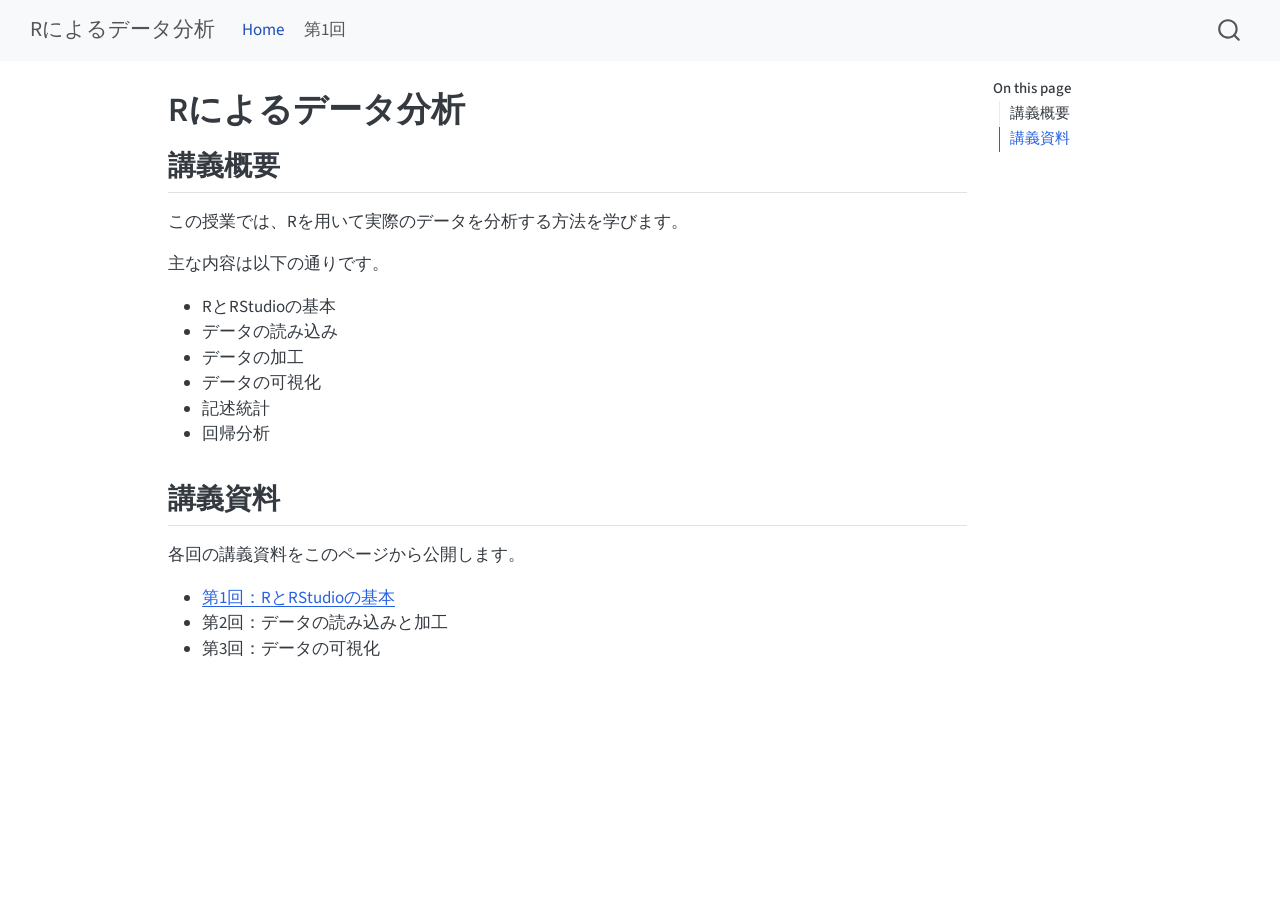
==== docs/index.html @ 69c606d4 "Publish site with GitHub Pages" ====
<!DOCTYPE html>
<html xmlns="http://www.w3.org/1999/xhtml" lang="en" xml:lang="en"><head>

<meta charset="utf-8">
<meta name="generator" content="quarto-1.10.18">

<meta name="viewport" content="width=device-width, initial-scale=1.0, user-scalable=yes">


<title>Rによるデータ分析</title>
<style>
/* Default styles provided by pandoc.
** See https://pandoc.org/MANUAL.html#variables-for-html for config info.
*/
span.smallcaps{font-variant: small-caps;}
div.columns{display: flex; gap: 1.5em;}
div.column{flex: auto;}
@media screen {
div.columns{gap: min(4vw, 1.5em);}
div.column{overflow-x: auto;}
}
div.hanging-indent{margin-left: 1.5em; text-indent: -1.5em;}
ul.task-list{list-style: none;}
ul.task-list li input[type="checkbox"] {
  width: 0.8em;
  margin: 0 0.8em 0.2em -1em; /* quarto-specific, see https://github.com/quarto-dev/quarto-cli/issues/4556 */ 
  vertical-align: middle;
}
</style>


<script src="site_libs/quarto-nav/quarto-nav.js"></script>
<script src="site_libs/quarto-nav/headroom.min.js"></script>
<script src="site_libs/clipboard/clipboard.min.js"></script>
<script src="site_libs/quarto-search/autocomplete.umd.js"></script>
<script src="site_libs/quarto-search/fuse.min.js"></script>
<script src="site_libs/quarto-search/quarto-search.js"></script>
<meta name="quarto:offset" content="./">
<script src="site_libs/quarto-html/quarto.js" type="module"></script>
<script src="site_libs/quarto-html/tabsets/tabsets.js" type="module"></script>
<script src="site_libs/quarto-html/popper.min.js"></script>
<script src="site_libs/quarto-html/tippy.umd.min.js"></script>
<script src="site_libs/quarto-html/anchor.min.js"></script>
<link href="site_libs/quarto-html/tippy.css" rel="stylesheet">
<link href="site_libs/quarto-html/quarto-syntax-highlighting-64a204ab8560d761af7679ceaba22944.css" rel="stylesheet" id="quarto-text-highlighting-styles">
<script src="site_libs/bootstrap/bootstrap.min.js"></script>
<link href="site_libs/bootstrap/bootstrap-icons.css" rel="stylesheet">
<link href="site_libs/bootstrap/bootstrap-445b8638c3d06994fee0907d791121c4.min.css" rel="stylesheet" append-hash="true" id="quarto-bootstrap" data-mode="light">
<script id="quarto-search-options" type="application/json">{
  "location": "navbar",
  "copy-button": false,
  "collapse-after": 3,
  "panel-placement": "end",
  "type": "overlay",
  "limit": 50,
  "keyboard-shortcut": [
    "f",
    "/",
    "s"
  ],
  "show-item-context": false,
  "language": {
    "search-no-results-text": "No results",
    "search-matching-documents-text": "matching documents",
    "search-copy-link-title": "Copy link to search",
    "search-hide-matches-text": "Hide additional matches",
    "search-more-match-text": "more match in this document",
    "search-more-matches-text": "more matches in this document",
    "search-clear-button-title": "Clear",
    "search-text-placeholder": "",
    "search-detached-cancel-button-title": "Cancel",
    "search-submit-button-title": "Submit",
    "search-label": "Search"
  }
}</script>


</head>

<body class="nav-fixed quarto-light">

<div id="quarto-search-results"></div>
  <header id="quarto-header" class="headroom fixed-top">
    <nav class="navbar navbar-expand-lg " data-bs-theme="dark">
      <div class="navbar-container container-fluid">
      <div class="navbar-brand-container mx-auto">
    <a class="navbar-brand" href="./index.html">
    <span class="navbar-title">Rによるデータ分析</span>
    </a>
  </div>
            <div id="quarto-search" class="" title="Search"></div>
          <button class="navbar-toggler" type="button" data-bs-toggle="collapse" data-bs-target="#navbarCollapse" aria-controls="navbarCollapse" role="menu" aria-expanded="false" aria-label="Toggle navigation" onclick="if (window.quartoToggleHeadroom) { window.quartoToggleHeadroom(); }">
  <span class="navbar-toggler-icon"></span>
</button>
          <div class="collapse navbar-collapse" id="navbarCollapse">
            <ul class="navbar-nav navbar-nav-scroll me-auto">
  <li class="nav-item">
    <a class="nav-link active" href="./index.html" aria-current="page"> 
<span class="menu-text">Home</span></a>
  </li>  
  <li class="nav-item">
    <a class="nav-link" href="./lecture01.html"> 
<span class="menu-text">第1回</span></a>
  </li>  
</ul>
          </div> <!-- /navcollapse -->
            <div class="quarto-navbar-tools">
</div>
      </div> <!-- /container-fluid -->
    </nav>
</header>
<!-- content -->
<div id="quarto-content" class="quarto-container page-columns page-rows-contents page-layout-article page-navbar">
<!-- sidebar -->
<!-- margin-sidebar -->
    <div id="quarto-margin-sidebar" class="sidebar margin-sidebar">
        <nav id="TOC" role="doc-toc" class="toc-active">
    <h2 id="toc-title">On this page</h2>
   
  <ul>
  <li><a href="#講義概要" id="toc-講義概要" class="nav-link active" data-scroll-target="#講義概要">講義概要</a></li>
  <li><a href="#講義資料" id="toc-講義資料" class="nav-link" data-scroll-target="#講義資料">講義資料</a></li>
  </ul>
</nav>
    </div>
<!-- main -->
<main class="content" id="quarto-document-content">

<header id="title-block-header" class="quarto-title-block default">
<div class="quarto-title">
<h1 class="title">Rによるデータ分析</h1>
</div>



<div class="quarto-title-meta">

    
  
    
  </div>
  


</header>


<section id="講義概要" class="level2">
<h2 class="anchored" data-anchor-id="講義概要">講義概要</h2>
<p>この授業では、Rを用いて実際のデータを分析する方法を学びます。</p>
<p>主な内容は以下の通りです。</p>
<ul>
<li>RとRStudioの基本</li>
<li>データの読み込み</li>
<li>データの加工</li>
<li>データの可視化</li>
<li>記述統計</li>
<li>回帰分析</li>
</ul>
</section>
<section id="講義資料" class="level2">
<h2 class="anchored" data-anchor-id="講義資料">講義資料</h2>
<p>各回の講義資料をこのページから公開します。</p>
<ul>
<li><a href="./lecture01.html">第1回：RとRStudioの基本</a></li>
<li>第2回：データの読み込みと加工</li>
<li>第3回：データの可視化</li>
</ul>


</section>

</main> <!-- /main -->
<script id="quarto-html-after-body" type="application/javascript">
  window.document.addEventListener("DOMContentLoaded", function (event) {
    const icon = "";
    const anchorJS = new window.AnchorJS();
    anchorJS.options = {
      placement: 'right',
      icon: icon
    };
    anchorJS.add('.anchored');
    const isCodeAnnotation = (el) => {
      for (const clz of el.classList) {
        if (clz.startsWith('code-annotation-')) {                     
          return true;
        }
      }
      return false;
    }
    const onCopySuccess = function(e) {
      // button target
      const button = e.trigger;
      // don't keep focus
      button.blur();
      // flash "checked"
      button.classList.add('code-copy-button-checked');
      var currentTitle = button.getAttribute("title");
      button.setAttribute("title", "Copied!");
      let tooltip;
      if (window.bootstrap) {
        button.setAttribute("data-bs-toggle", "tooltip");
        button.setAttribute("data-bs-placement", "left");
        button.setAttribute("data-bs-title", "Copied!");
        tooltip = new bootstrap.Tooltip(button, 
          { trigger: "manual", 
            customClass: "code-copy-button-tooltip",
            offset: [0, -8]});
        tooltip.show();    
      }
      setTimeout(function() {
        if (tooltip) {
          tooltip.hide();
          button.removeAttribute("data-bs-title");
          button.removeAttribute("data-bs-toggle");
          button.removeAttribute("data-bs-placement");
        }
        button.setAttribute("title", currentTitle);
        button.classList.remove('code-copy-button-checked');
      }, 1000);
      // clear code selection
      e.clearSelection();
    }
    const getTextToCopy = function(trigger) {
      const outerScaffold = trigger.parentElement.cloneNode(true);
      const codeEl = outerScaffold.querySelector('code');
      for (const childEl of codeEl.children) {
        if (isCodeAnnotation(childEl)) {
          childEl.remove();
        }
      }
      return codeEl.innerText;
    }
    const clipboard = new window.ClipboardJS('.code-copy-button:not([data-in-quarto-modal])', {
      text: getTextToCopy
    });
    clipboard.on('success', onCopySuccess);
    if (window.document.getElementById('quarto-embedded-source-code-modal')) {
      const clipboardModal = new window.ClipboardJS('.code-copy-button[data-in-quarto-modal]', {
        text: getTextToCopy,
        container: window.document.getElementById('quarto-embedded-source-code-modal')
      });
      clipboardModal.on('success', onCopySuccess);
    }
      var localhostRegex = new RegExp(/^(?:http|https):\/\/localhost\:?[0-9]*\//);
      var mailtoRegex = new RegExp(/^mailto:/);
        var filterRegex = new RegExp('/' + window.location.host + '/');
      var isInternal = (href) => {
          return filterRegex.test(href) || localhostRegex.test(href) || mailtoRegex.test(href);
      }
      // Inspect non-navigation links and adorn them if external
     var links = window.document.querySelectorAll('a[href]:not(.nav-link):not(.navbar-brand):not(.toc-action):not(.sidebar-link):not(.sidebar-item-toggle):not(.pagination-link):not(.no-external):not([aria-hidden]):not(.dropdown-item):not(.quarto-navigation-tool):not(.about-link)');
      for (var i=0; i<links.length; i++) {
        const link = links[i];
        if (!isInternal(link.href)) {
          // undo the damage that might have been done by quarto-nav.js in the case of
          // links that we want to consider external
          if (link.dataset.originalHref !== undefined) {
            link.href = link.dataset.originalHref;
          }
        }
      }
    function tippyHover(el, contentFn, onTriggerFn, onUntriggerFn) {
      const config = {
        allowHTML: true,
        maxWidth: 500,
        delay: 100,
        arrow: false,
        appendTo: function(el) {
            return el.parentElement;
        },
        interactive: true,
        interactiveBorder: 10,
        theme: 'quarto',
        placement: 'bottom-start',
      };
      if (contentFn) {
        config.content = contentFn;
      }
      if (onTriggerFn) {
        config.onTrigger = onTriggerFn;
      }
      if (onUntriggerFn) {
        config.onUntrigger = onUntriggerFn;
      }
      window.tippy(el, config); 
    }
    const noterefs = window.document.querySelectorAll('a[role="doc-noteref"]');
    for (var i=0; i<noterefs.length; i++) {
      const ref = noterefs[i];
      tippyHover(ref, function() {
        // use id or data attribute instead here
        let href = ref.getAttribute('data-footnote-href') || ref.getAttribute('href');
        try { href = new URL(href).hash; } catch {}
        const id = href.replace(/^#\/?/, "");
        const note = window.document.getElementById(id);
        if (note) {
          return note.innerHTML;
        } else {
          return "";
        }
      });
    }
    const xrefs = window.document.querySelectorAll('a.quarto-xref');
    const processXRef = (id, note) => {
      // Strip column container classes
      const stripColumnClz = (el) => {
        el.classList.remove("page-full", "page-columns");
        if (el.children) {
          for (const child of el.children) {
            stripColumnClz(child);
          }
        }
      }
      stripColumnClz(note)
      if (id === null || id.startsWith('sec-')) {
        // Special case sections, only their first couple elements
        const container = document.createElement("div");
        if (note.children && note.children.length > 2) {
          container.appendChild(note.children[0].cloneNode(true));
          for (let i = 1; i < note.children.length; i++) {
            const child = note.children[i];
            if (child.tagName === "P" && child.innerText === "") {
              continue;
            } else {
              container.appendChild(child.cloneNode(true));
              break;
            }
          }
          if (window.Quarto?.typesetMath) {
            window.Quarto.typesetMath(container);
          }
          return container.innerHTML
        } else {
          if (window.Quarto?.typesetMath) {
            window.Quarto.typesetMath(note);
          }
          return note.innerHTML;
        }
      } else {
        // Remove any anchor links if they are present
        const anchorLink = note.querySelector('a.anchorjs-link');
        if (anchorLink) {
          anchorLink.remove();
        }
        if (window.Quarto?.typesetMath) {
          window.Quarto.typesetMath(note);
        }
        if (note.classList.contains("callout")) {
          return note.outerHTML;
        } else {
          return note.innerHTML;
        }
      }
    }
    for (var i=0; i<xrefs.length; i++) {
      const xref = xrefs[i];
      tippyHover(xref, undefined, function(instance) {
        instance.disable();
        let url = xref.getAttribute('href');
        let hash = undefined; 
        if (url.startsWith('#')) {
          hash = url;
        } else {
          try { hash = new URL(url).hash; } catch {}
        }
        if (hash) {
          const id = hash.replace(/^#\/?/, "");
          const note = window.document.getElementById(id);
          if (note !== null) {
            try {
              const html = processXRef(id, note.cloneNode(true));
              instance.setContent(html);
            } finally {
              instance.enable();
              instance.show();
            }
          } else {
            // See if we can fetch this
            fetch(url.split('#')[0])
            .then(res => res.text())
            .then(html => {
              const parser = new DOMParser();
              const htmlDoc = parser.parseFromString(html, "text/html");
              const note = htmlDoc.getElementById(id);
              if (note !== null) {
                const html = processXRef(id, note);
                instance.setContent(html);
              } 
            }).finally(() => {
              instance.enable();
              instance.show();
            });
          }
        } else {
          // See if we can fetch a full url (with no hash to target)
          // This is a special case and we should probably do some content thinning / targeting
          fetch(url)
          .then(res => res.text())
          .then(html => {
            const parser = new DOMParser();
            const htmlDoc = parser.parseFromString(html, "text/html");
            const note = htmlDoc.querySelector('main.content');
            if (note !== null) {
              // This should only happen for chapter cross references
              // (since there is no id in the URL)
              // remove the first header
              if (note.children.length > 0 && note.children[0].tagName === "HEADER") {
                note.children[0].remove();
              }
              const html = processXRef(null, note);
              instance.setContent(html);
            } 
          }).finally(() => {
            instance.enable();
            instance.show();
          });
        }
      }, function(instance) {
      });
    }
        let selectedAnnoteEl;
        const selectorForAnnotation = ( cell, annotation) => {
          let cellAttr = 'data-code-cell="' + cell + '"';
          let lineAttr = 'data-code-annotation="' +  annotation + '"';
          const selector = 'span[' + cellAttr + '][' + lineAttr + ']';
          return selector;
        }
        const selectCodeLines = (annoteEl) => {
          const doc = window.document;
          const targetCell = annoteEl.getAttribute("data-target-cell");
          const targetAnnotation = annoteEl.getAttribute("data-target-annotation");
          const annoteSpan = window.document.querySelector(selectorForAnnotation(targetCell, targetAnnotation));
          const lines = annoteSpan.getAttribute("data-code-lines").split(",");
          const lineIds = lines.map((line) => {
            return targetCell + "-" + line;
          })
          let top = null;
          let height = null;
          let parent = null;
          if (lineIds.length > 0) {
              //compute the position of the single el (top and bottom and make a div)
              const el = window.document.getElementById(lineIds[0]);
              top = el.offsetTop;
              height = el.offsetHeight;
              parent = el.parentElement.parentElement;
            if (lineIds.length > 1) {
              const lastEl = window.document.getElementById(lineIds[lineIds.length - 1]);
              const bottom = lastEl.offsetTop + lastEl.offsetHeight;
              height = bottom - top;
            }
            if (top !== null && height !== null && parent !== null) {
              // cook up a div (if necessary) and position it 
              let div = window.document.getElementById("code-annotation-line-highlight");
              if (div === null) {
                div = window.document.createElement("div");
                div.setAttribute("id", "code-annotation-line-highlight");
                div.style.position = 'absolute';
                parent.appendChild(div);
              }
              div.style.top = top - 2 + "px";
              div.style.height = height + 4 + "px";
              div.style.left = 0;
              let gutterDiv = window.document.getElementById("code-annotation-line-highlight-gutter");
              if (gutterDiv === null) {
                gutterDiv = window.document.createElement("div");
                gutterDiv.setAttribute("id", "code-annotation-line-highlight-gutter");
                gutterDiv.style.position = 'absolute';
                const codeCell = window.document.getElementById(targetCell);
                const gutter = codeCell.querySelector('.code-annotation-gutter');
                gutter.appendChild(gutterDiv);
              }
              gutterDiv.style.top = top - 2 + "px";
              gutterDiv.style.height = height + 4 + "px";
            }
            selectedAnnoteEl = annoteEl;
          }
        };
        const unselectCodeLines = () => {
          const elementsIds = ["code-annotation-line-highlight", "code-annotation-line-highlight-gutter"];
          elementsIds.forEach((elId) => {
            const div = window.document.getElementById(elId);
            if (div) {
              div.remove();
            }
          });
          selectedAnnoteEl = undefined;
        };
          // Handle positioning of the toggle
      window.addEventListener(
        "resize",
        throttle(() => {
          elRect = undefined;
          if (selectedAnnoteEl) {
            selectCodeLines(selectedAnnoteEl);
          }
        }, 10)
      );
      function throttle(fn, ms) {
      let throttle = false;
      let timer;
        return (...args) => {
          if(!throttle) { // first call gets through
              fn.apply(this, args);
              throttle = true;
          } else { // all the others get throttled
              if(timer) clearTimeout(timer); // cancel #2
              timer = setTimeout(() => {
                fn.apply(this, args);
                timer = throttle = false;
              }, ms);
          }
        };
      }
        // Attach click handler to the DT
        const annoteDls = window.document.querySelectorAll('dt[data-target-cell]');
        for (const annoteDlNode of annoteDls) {
          annoteDlNode.addEventListener('click', (event) => {
            const clickedEl = event.target;
            if (clickedEl !== selectedAnnoteEl) {
              unselectCodeLines();
              const activeEl = window.document.querySelector('dt[data-target-cell].code-annotation-active');
              if (activeEl) {
                activeEl.classList.remove('code-annotation-active');
              }
              selectCodeLines(clickedEl);
              clickedEl.classList.add('code-annotation-active');
            } else {
              // Unselect the line
              unselectCodeLines();
              clickedEl.classList.remove('code-annotation-active');
            }
          });
        }
    const findCites = (el) => {
      const parentEl = el.parentElement;
      if (parentEl) {
        const cites = parentEl.dataset.cites;
        if (cites) {
          return {
            el,
            cites: cites.split(' ')
          };
        } else {
          return findCites(el.parentElement)
        }
      } else {
        return undefined;
      }
    };
    var bibliorefs = window.document.querySelectorAll('a[role="doc-biblioref"]');
    for (var i=0; i<bibliorefs.length; i++) {
      const ref = bibliorefs[i];
      const citeInfo = findCites(ref);
      if (citeInfo) {
        tippyHover(citeInfo.el, function() {
          var popup = window.document.createElement('div');
          citeInfo.cites.forEach(function(cite) {
            var citeDiv = window.document.createElement('div');
            citeDiv.classList.add('hanging-indent');
            citeDiv.classList.add('csl-entry');
            var biblioDiv = window.document.getElementById('ref-' + cite);
            if (biblioDiv) {
              citeDiv.innerHTML = biblioDiv.innerHTML;
            }
            popup.appendChild(citeDiv);
          });
          return popup.innerHTML;
        });
      }
    }
  });
  </script>
</div> <!-- /content -->




</body></html>
---- docs/site_libs/quarto-html/tippy.css ----
.tippy-box[data-animation=fade][data-state=hidden]{opacity:0}[data-tippy-root]{max-width:calc(100vw - 10px)}.tippy-box{position:relative;background-color:#333;color:#fff;border-radius:4px;font-size:14px;line-height:1.4;white-space:normal;outline:0;transition-property:transform,visibility,opacity}.tippy-box[data-placement^=top]>.tippy-arrow{bottom:0}.tippy-box[data-placement^=top]>.tippy-arrow:before{bottom:-7px;left:0;border-width:8px 8px 0;border-top-color:initial;transform-origin:center top}.tippy-box[data-placement^=bottom]>.tippy-arrow{top:0}.tippy-box[data-placement^=bottom]>.tippy-arrow:before{top:-7px;left:0;border-width:0 8px 8px;border-bottom-color:initial;transform-origin:center bottom}.tippy-box[data-placement^=left]>.tippy-arrow{right:0}.tippy-box[data-placement^=left]>.tippy-arrow:before{border-width:8px 0 8px 8px;border-left-color:initial;right:-7px;transform-origin:center left}.tippy-box[data-placement^=right]>.tippy-arrow{left:0}.tippy-box[data-placement^=right]>.tippy-arrow:before{left:-7px;border-width:8px 8px 8px 0;border-right-color:initial;transform-origin:center right}.tippy-box[data-inertia][data-state=visible]{transition-timing-function:cubic-bezier(.54,1.5,.38,1.11)}.tippy-arrow{width:16px;height:16px;color:#333}.tippy-arrow:before{content:"";position:absolute;border-color:transparent;border-style:solid}.tippy-content{position:relative;padding:5px 9px;z-index:1}
---- docs/site_libs/quarto-html/quarto-syntax-highlighting-64a204ab8560d761af7679ceaba22944.css ----
/* quarto syntax highlight colors */
:root {
  --quarto-hl-ot-color: #003B4F;
  --quarto-hl-at-color: #657422;
  --quarto-hl-ss-color: #20794D;
  --quarto-hl-an-color: #5E5E5E;
  --quarto-hl-fu-color: #4758AB;
  --quarto-hl-st-color: #20794D;
  --quarto-hl-cf-color: #003B4F;
  --quarto-hl-op-color: #5E5E5E;
  --quarto-hl-er-color: #AD0000;
  --quarto-hl-bn-color: #AD0000;
  --quarto-hl-al-color: #AD0000;
  --quarto-hl-va-color: #111111;
  --quarto-hl-bu-color: inherit;
  --quarto-hl-ex-color: inherit;
  --quarto-hl-pp-color: #AD0000;
  --quarto-hl-in-color: #5E5E5E;
  --quarto-hl-vs-color: #20794D;
  --quarto-hl-wa-color: #5E5E5E;
  --quarto-hl-do-color: #5E5E5E;
  --quarto-hl-im-color: #00769E;
  --quarto-hl-ch-color: #20794D;
  --quarto-hl-dt-color: #AD0000;
  --quarto-hl-fl-color: #AD0000;
  --quarto-hl-co-color: #5E5E5E;
  --quarto-hl-cv-color: #5E5E5E;
  --quarto-hl-cn-color: #8f5902;
  --quarto-hl-sc-color: #5E5E5E;
  --quarto-hl-dv-color: #AD0000;
  --quarto-hl-kw-color: #003B4F;
}

/* other quarto variables */
:root {
  --quarto-font-monospace: SFMono-Regular, Menlo, Monaco, Consolas, "Liberation Mono", "Courier New", monospace;
}

/* syntax highlight based on Pandoc's rules */
pre > code.sourceCode > span {
  color: #003B4F;
}

code.sourceCode > span {
  color: #003B4F;
}

div.sourceCode,
div.sourceCode pre.sourceCode {
  color: #003B4F;
}

/* Normal */
code span {
  color: #003B4F;
}

/* Alert */
code span.al {
  color: #AD0000;
  font-style: inherit;
}

/* Annotation */
code span.an {
  color: #5E5E5E;
  font-style: inherit;
}

/* Attribute */
code span.at {
  color: #657422;
  font-style: inherit;
}

/* BaseN */
code span.bn {
  color: #AD0000;
  font-style: inherit;
}

/* BuiltIn */
code span.bu {
  font-style: inherit;
}

/* ControlFlow */
code span.cf {
  color: #003B4F;
  font-weight: bold;
  font-style: inherit;
}

/* Char */
code span.ch {
  color: #20794D;
  font-style: inherit;
}

/* Constant */
code span.cn {
  color: #8f5902;
  font-style: inherit;
}

/* Comment */
code span.co {
  color: #5E5E5E;
  font-style: inherit;
}

/* CommentVar */
code span.cv {
  color: #5E5E5E;
  font-style: italic;
}

/* Documentation */
code span.do {
  color: #5E5E5E;
  font-style: italic;
}

/* DataType */
code span.dt {
  color: #AD0000;
  font-style: inherit;
}

/* DecVal */
code span.dv {
  color: #AD0000;
  font-style: inherit;
}

/* Error */
code span.er {
  color: #AD0000;
  font-style: inherit;
}

/* Extension */
code span.ex {
  font-style: inherit;
}

/* Float */
code span.fl {
  color: #AD0000;
  font-style: inherit;
}

/* Function */
code span.fu {
  color: #4758AB;
  font-style: inherit;
}

/* Import */
code span.im {
  color: #00769E;
  font-style: inherit;
}

/* Information */
code span.in {
  color: #5E5E5E;
  font-style: inherit;
}

/* Keyword */
code span.kw {
  color: #003B4F;
  font-weight: bold;
  font-style: inherit;
}

/* Operator */
code span.op {
  color: #5E5E5E;
  font-style: inherit;
}

/* Other */
code span.ot {
  color: #003B4F;
  font-style: inherit;
}

/* Preprocessor */
code span.pp {
  color: #AD0000;
  font-style: inherit;
}

/* SpecialChar */
code span.sc {
  color: #5E5E5E;
  font-style: inherit;
}

/* SpecialString */
code span.ss {
  color: #20794D;
  font-style: inherit;
}

/* String */
code span.st {
  color: #20794D;
  font-style: inherit;
}

/* Variable */
code span.va {
  color: #111111;
  font-style: inherit;
}

/* VerbatimString */
code span.vs {
  color: #20794D;
  font-style: inherit;
}

/* Warning */
code span.wa {
  color: #5E5E5E;
  font-style: italic;
}

.prevent-inlining {
  content: "</";
}

/*# sourceMappingURL=9d8d5bb603a83b8298b89080a598c93b.css.map */
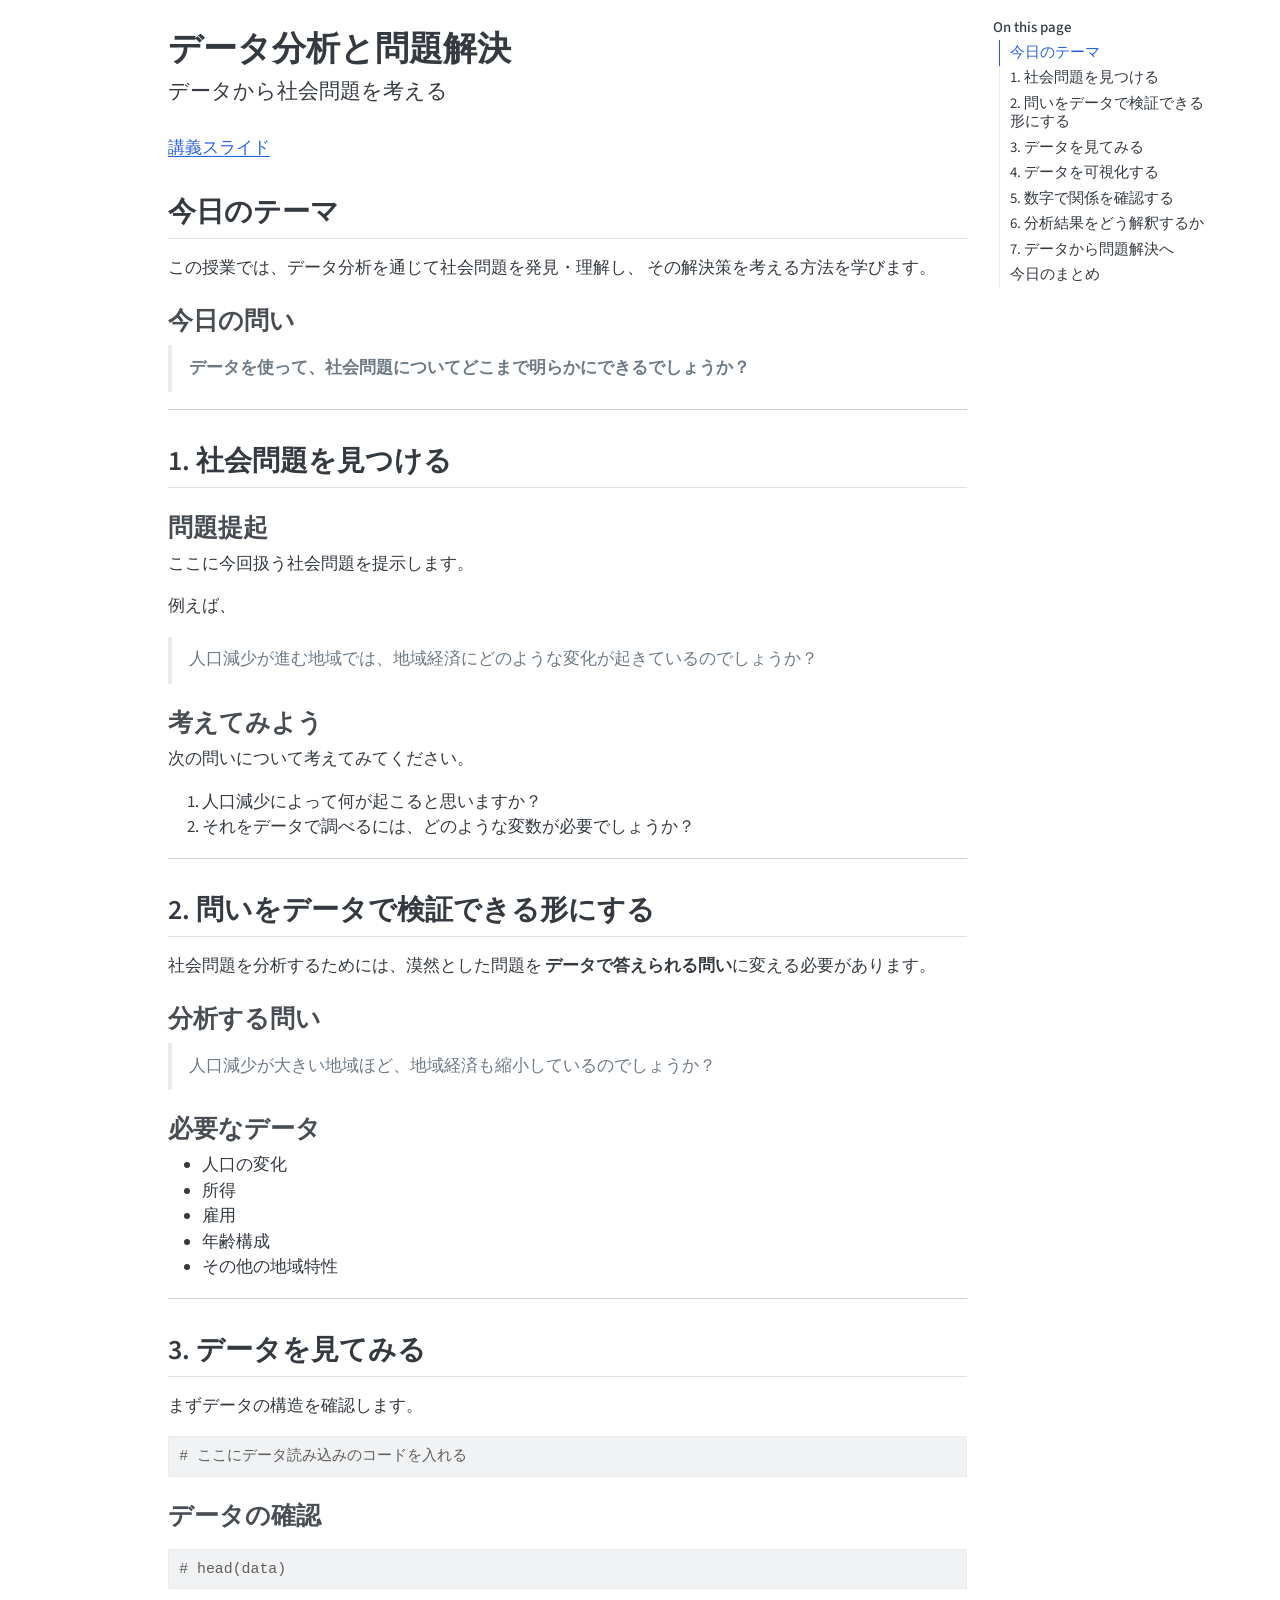
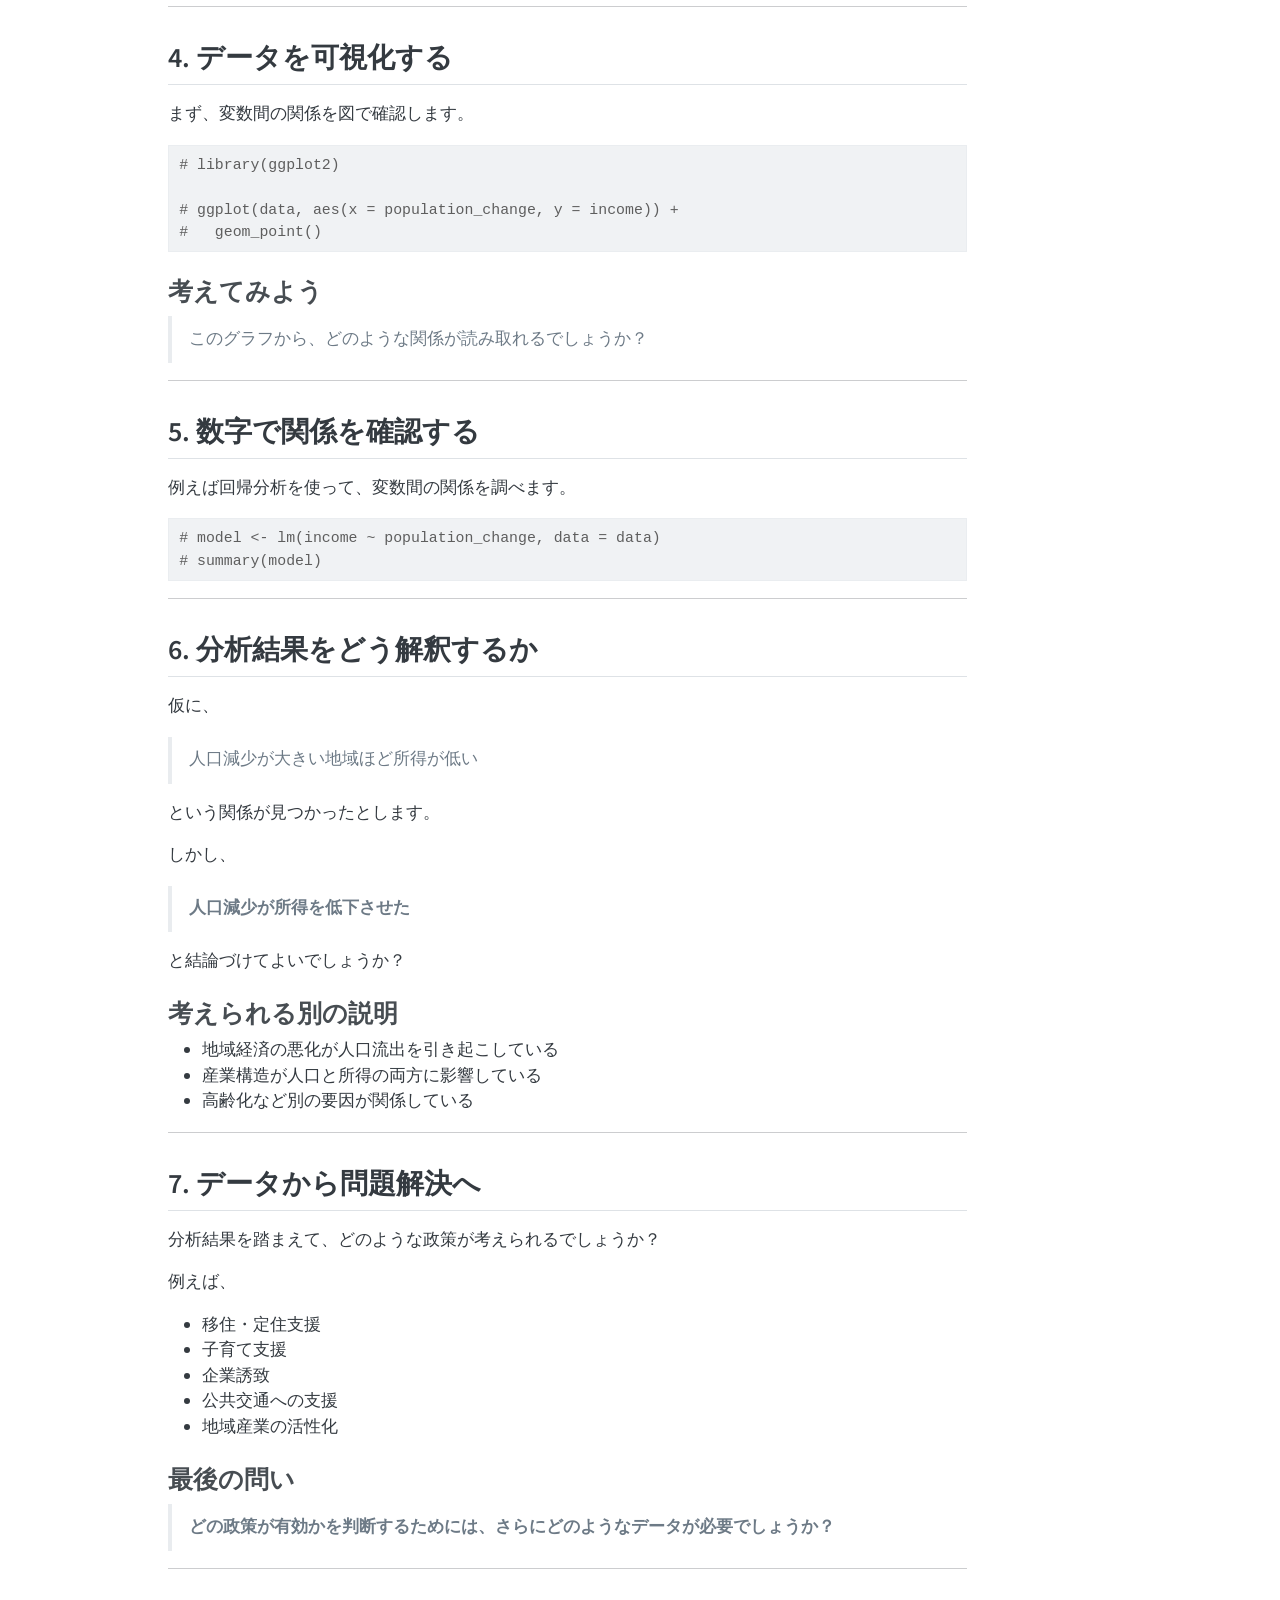
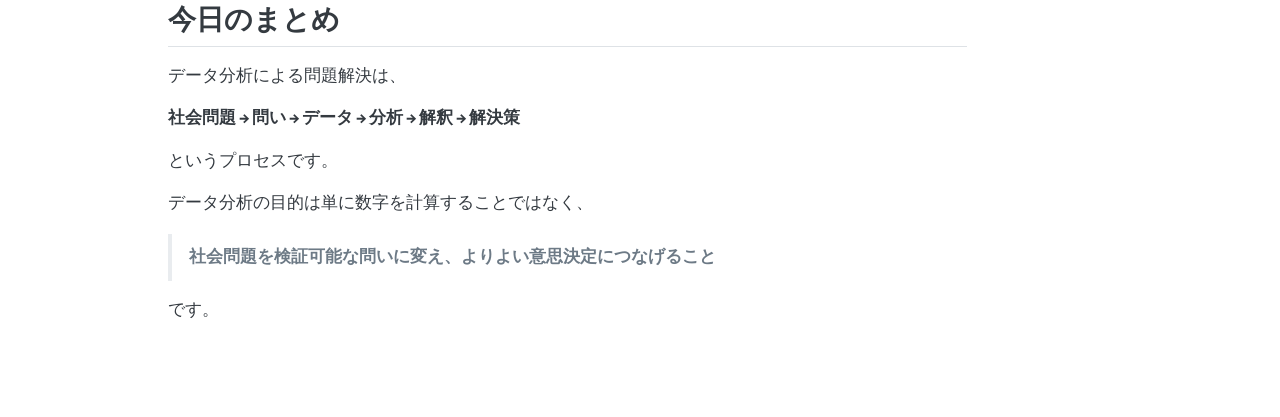
==== commit e81ade65: "Add Ryukoku lecture materials" ====
--- a/docs/index.html
+++ b/docs/index.html
@@ -7,7 +7,7 @@
 <meta name="viewport" content="width=device-width, initial-scale=1.0, user-scalable=yes">
 
 
-<title>Rによるデータ分析</title>
+<title>データ分析と問題解決</title>
 <style>
 /* Default styles provided by pandoc.
 ** See https://pandoc.org/MANUAL.html#variables-for-html for config info.
@@ -26,11 +26,45 @@
   margin: 0 0.8em 0.2em -1em; /* quarto-specific, see https://github.com/quarto-dev/quarto-cli/issues/4556 */ 
   vertical-align: middle;
 }
+/* CSS for syntax highlighting */
+html { -webkit-text-size-adjust: 100%; }
+pre > code.sourceCode { white-space: pre; position: relative; }
+pre > code.sourceCode > span { display: inline-block; line-height: 1.25; }
+pre > code.sourceCode > span:empty { height: 1.2em; }
+.sourceCode { overflow: visible; }
+code.sourceCode > span { color: inherit; text-decoration: inherit; }
+div.sourceCode { margin: 1em 0; }
+pre.sourceCode { margin: 0; }
+@media screen {
+div.sourceCode { overflow: auto; }
+}
+@media print {
+pre > code.sourceCode { white-space: pre-wrap; }
+pre > code.sourceCode > span { text-indent: -5em; padding-left: 5em; }
+}
+pre.numberSource code
+  { counter-reset: source-line 0; }
+pre.numberSource code > span
+  { position: relative; left: -4em; counter-increment: source-line; }
+pre.numberSource code > span > a:first-child::before
+  { content: counter(source-line);
+    position: relative; left: -1em; text-align: right; vertical-align: baseline;
+    border: none; display: inline-block;
+    -webkit-touch-callout: none; -webkit-user-select: none;
+    -khtml-user-select: none; -moz-user-select: none;
+    -ms-user-select: none; user-select: none;
+    padding: 0 4px; width: 4em;
+  }
+pre.numberSource { margin-left: 3em;  padding-left: 4px; }
+div.sourceCode
+  {   }
+@media screen {
+pre > code.sourceCode > span > a:first-child::before { text-decoration: underline; }
+}
 </style>
 
 
 <script src="site_libs/quarto-nav/quarto-nav.js"></script>
-<script src="site_libs/quarto-nav/headroom.min.js"></script>
 <script src="site_libs/clipboard/clipboard.min.js"></script>
 <script src="site_libs/quarto-search/autocomplete.umd.js"></script>
 <script src="site_libs/quarto-search/fuse.min.js"></script>
@@ -47,11 +81,11 @@
 <link href="site_libs/bootstrap/bootstrap-icons.css" rel="stylesheet">
 <link href="site_libs/bootstrap/bootstrap-445b8638c3d06994fee0907d791121c4.min.css" rel="stylesheet" append-hash="true" id="quarto-bootstrap" data-mode="light">
 <script id="quarto-search-options" type="application/json">{
-  "location": "navbar",
+  "location": "sidebar",
   "copy-button": false,
   "collapse-after": 3,
-  "panel-placement": "end",
-  "type": "overlay",
+  "panel-placement": "start",
+  "type": "textbox",
   "limit": 50,
   "keyboard-shortcut": [
     "f",
@@ -77,49 +111,27 @@
 
 </head>
 
-<body class="nav-fixed quarto-light">
+<body class="quarto-light">
 
 <div id="quarto-search-results"></div>
-  <header id="quarto-header" class="headroom fixed-top">
-    <nav class="navbar navbar-expand-lg " data-bs-theme="dark">
-      <div class="navbar-container container-fluid">
-      <div class="navbar-brand-container mx-auto">
-    <a class="navbar-brand" href="./index.html">
-    <span class="navbar-title">Rによるデータ分析</span>
-    </a>
-  </div>
-            <div id="quarto-search" class="" title="Search"></div>
-          <button class="navbar-toggler" type="button" data-bs-toggle="collapse" data-bs-target="#navbarCollapse" aria-controls="navbarCollapse" role="menu" aria-expanded="false" aria-label="Toggle navigation" onclick="if (window.quartoToggleHeadroom) { window.quartoToggleHeadroom(); }">
-  <span class="navbar-toggler-icon"></span>
-</button>
-          <div class="collapse navbar-collapse" id="navbarCollapse">
-            <ul class="navbar-nav navbar-nav-scroll me-auto">
-  <li class="nav-item">
-    <a class="nav-link active" href="./index.html" aria-current="page"> 
-<span class="menu-text">Home</span></a>
-  </li>  
-  <li class="nav-item">
-    <a class="nav-link" href="./lecture01.html"> 
-<span class="menu-text">第1回</span></a>
-  </li>  
-</ul>
-          </div> <!-- /navcollapse -->
-            <div class="quarto-navbar-tools">
-</div>
-      </div> <!-- /container-fluid -->
-    </nav>
-</header>
 <!-- content -->
-<div id="quarto-content" class="quarto-container page-columns page-rows-contents page-layout-article page-navbar">
+<div id="quarto-content" class="quarto-container page-columns page-rows-contents page-layout-article">
 <!-- sidebar -->
 <!-- margin-sidebar -->
     <div id="quarto-margin-sidebar" class="sidebar margin-sidebar">
         <nav id="TOC" role="doc-toc" class="toc-active">
     <h2 id="toc-title">On this page</h2>
    
-  <ul>
-  <li><a href="#講義概要" id="toc-講義概要" class="nav-link active" data-scroll-target="#講義概要">講義概要</a></li>
-  <li><a href="#講義資料" id="toc-講義資料" class="nav-link" data-scroll-target="#講義資料">講義資料</a></li>
+  <ul class="collapse">
+  <li><a href="#今日のテーマ" id="toc-今日のテーマ" class="nav-link active" data-scroll-target="#今日のテーマ">今日のテーマ</a></li>
+  <li><a href="#社会問題を見つける" id="toc-社会問題を見つける" class="nav-link" data-scroll-target="#社会問題を見つける">1. 社会問題を見つける</a></li>
+  <li><a href="#問いをデータで検証できる形にする" id="toc-問いをデータで検証できる形にする" class="nav-link" data-scroll-target="#問いをデータで検証できる形にする">2. 問いをデータで検証できる形にする</a></li>
+  <li><a href="#データを見てみる" id="toc-データを見てみる" class="nav-link" data-scroll-target="#データを見てみる">3. データを見てみる</a></li>
+  <li><a href="#データを可視化する" id="toc-データを可視化する" class="nav-link" data-scroll-target="#データを可視化する">4. データを可視化する</a></li>
+  <li><a href="#数字で関係を確認する" id="toc-数字で関係を確認する" class="nav-link" data-scroll-target="#数字で関係を確認する">5. 数字で関係を確認する</a></li>
+  <li><a href="#分析結果をどう解釈するか" id="toc-分析結果をどう解釈するか" class="nav-link" data-scroll-target="#分析結果をどう解釈するか">6. 分析結果をどう解釈するか</a></li>
+  <li><a href="#データから問題解決へ" id="toc-データから問題解決へ" class="nav-link" data-scroll-target="#データから問題解決へ">7. データから問題解決へ</a></li>
+  <li><a href="#今日のまとめ" id="toc-今日のまとめ" class="nav-link" data-scroll-target="#今日のまとめ">今日のまとめ</a></li>
   </ul>
 </nav>
     </div>
@@ -128,7 +140,8 @@
 
 <header id="title-block-header" class="quarto-title-block default">
 <div class="quarto-title">
-<h1 class="title">Rによるデータ分析</h1>
+<h1 class="title">データ分析と問題解決</h1>
+<p class="subtitle lead">データから社会問題を考える</p>
 </div>
 
 
@@ -145,27 +158,150 @@
 </header>
 
 
-<section id="講義概要" class="level2">
-<h2 class="anchored" data-anchor-id="講義概要">講義概要</h2>
-<p>この授業では、Rを用いて実際のデータを分析する方法を学びます。</p>
-<p>主な内容は以下の通りです。</p>
+<p><a href="./lecture-ryukoku-slides.html">講義スライド</a></p>
+<section id="今日のテーマ" class="level2">
+<h2 class="anchored" data-anchor-id="今日のテーマ">今日のテーマ</h2>
+<p>この授業では、データ分析を通じて社会問題を発見・理解し、 その解決策を考える方法を学びます。</p>
+<section id="今日の問い" class="level3">
+<h3 class="anchored" data-anchor-id="今日の問い">今日の問い</h3>
+<blockquote class="blockquote">
+<p><strong>データを使って、社会問題についてどこまで明らかにできるでしょうか？</strong></p>
+</blockquote>
+<hr>
+</section>
+</section>
+<section id="社会問題を見つける" class="level2">
+<h2 class="anchored" data-anchor-id="社会問題を見つける">1. 社会問題を見つける</h2>
+<section id="問題提起" class="level3">
+<h3 class="anchored" data-anchor-id="問題提起">問題提起</h3>
+<p>ここに今回扱う社会問題を提示します。</p>
+<p>例えば、</p>
+<blockquote class="blockquote">
+<p>人口減少が進む地域では、地域経済にどのような変化が起きているのでしょうか？</p>
+</blockquote>
+</section>
+<section id="考えてみよう" class="level3">
+<h3 class="anchored" data-anchor-id="考えてみよう">考えてみよう</h3>
+<p>次の問いについて考えてみてください。</p>
+<ol type="1">
+<li>人口減少によって何が起こると思いますか？</li>
+<li>それをデータで調べるには、どのような変数が必要でしょうか？</li>
+</ol>
+<hr>
+</section>
+</section>
+<section id="問いをデータで検証できる形にする" class="level2">
+<h2 class="anchored" data-anchor-id="問いをデータで検証できる形にする">2. 問いをデータで検証できる形にする</h2>
+<p>社会問題を分析するためには、漠然とした問題を <strong>データで答えられる問い</strong>に変える必要があります。</p>
+<section id="分析する問い" class="level3">
+<h3 class="anchored" data-anchor-id="分析する問い">分析する問い</h3>
+<blockquote class="blockquote">
+<p>人口減少が大きい地域ほど、地域経済も縮小しているのでしょうか？</p>
+</blockquote>
+</section>
+<section id="必要なデータ" class="level3">
+<h3 class="anchored" data-anchor-id="必要なデータ">必要なデータ</h3>
 <ul>
-<li>RとRStudioの基本</li>
-<li>データの読み込み</li>
-<li>データの加工</li>
-<li>データの可視化</li>
-<li>記述統計</li>
-<li>回帰分析</li>
+<li>人口の変化</li>
+<li>所得</li>
+<li>雇用</li>
+<li>年齢構成</li>
+<li>その他の地域特性</li>
 </ul>
-</section>
-<section id="講義資料" class="level2">
-<h2 class="anchored" data-anchor-id="講義資料">講義資料</h2>
-<p>各回の講義資料をこのページから公開します。</p>
+<hr>
+</section>
+</section>
+<section id="データを見てみる" class="level2">
+<h2 class="anchored" data-anchor-id="データを見てみる">3. データを見てみる</h2>
+<p>まずデータの構造を確認します。</p>
+<div class="cell">
+<div class="code-copy-outer-scaffold"><div class="sourceCode cell-code" id="cb1"><pre class="sourceCode r code-with-copy"><code class="sourceCode r"><span id="cb1-1"><a href="#cb1-1" aria-hidden="true" tabindex="-1"></a><span class="co"># ここにデータ読み込みのコードを入れる</span></span></code></pre></div><button title="Copy to Clipboard" class="code-copy-button"><i class="bi"></i></button></div>
+</div>
+<section id="データの確認" class="level3">
+<h3 class="anchored" data-anchor-id="データの確認">データの確認</h3>
+<div class="cell">
+<div class="code-copy-outer-scaffold"><div class="sourceCode cell-code" id="cb2"><pre class="sourceCode r code-with-copy"><code class="sourceCode r"><span id="cb2-1"><a href="#cb2-1" aria-hidden="true" tabindex="-1"></a><span class="co"># head(data)</span></span></code></pre></div><button title="Copy to Clipboard" class="code-copy-button"><i class="bi"></i></button></div>
+</div>
+<hr>
+</section>
+</section>
+<section id="データを可視化する" class="level2">
+<h2 class="anchored" data-anchor-id="データを可視化する">4. データを可視化する</h2>
+<p>まず、変数間の関係を図で確認します。</p>
+<div class="cell">
+<div class="code-copy-outer-scaffold"><div class="sourceCode cell-code" id="cb3"><pre class="sourceCode r code-with-copy"><code class="sourceCode r"><span id="cb3-1"><a href="#cb3-1" aria-hidden="true" tabindex="-1"></a><span class="co"># library(ggplot2)</span></span>
+<span id="cb3-2"><a href="#cb3-2" aria-hidden="true" tabindex="-1"></a></span>
+<span id="cb3-3"><a href="#cb3-3" aria-hidden="true" tabindex="-1"></a><span class="co"># ggplot(data, aes(x = population_change, y = income)) +</span></span>
+<span id="cb3-4"><a href="#cb3-4" aria-hidden="true" tabindex="-1"></a><span class="co">#   geom_point()</span></span></code></pre></div><button title="Copy to Clipboard" class="code-copy-button"><i class="bi"></i></button></div>
+</div>
+<section id="考えてみよう-1" class="level3">
+<h3 class="anchored" data-anchor-id="考えてみよう-1">考えてみよう</h3>
+<blockquote class="blockquote">
+<p>このグラフから、どのような関係が読み取れるでしょうか？</p>
+</blockquote>
+<hr>
+</section>
+</section>
+<section id="数字で関係を確認する" class="level2">
+<h2 class="anchored" data-anchor-id="数字で関係を確認する">5. 数字で関係を確認する</h2>
+<p>例えば回帰分析を使って、変数間の関係を調べます。</p>
+<div class="cell">
+<div class="code-copy-outer-scaffold"><div class="sourceCode cell-code" id="cb4"><pre class="sourceCode r code-with-copy"><code class="sourceCode r"><span id="cb4-1"><a href="#cb4-1" aria-hidden="true" tabindex="-1"></a><span class="co"># model &lt;- lm(income ~ population_change, data = data)</span></span>
+<span id="cb4-2"><a href="#cb4-2" aria-hidden="true" tabindex="-1"></a><span class="co"># summary(model)</span></span></code></pre></div><button title="Copy to Clipboard" class="code-copy-button"><i class="bi"></i></button></div>
+</div>
+<hr>
+</section>
+<section id="分析結果をどう解釈するか" class="level2">
+<h2 class="anchored" data-anchor-id="分析結果をどう解釈するか">6. 分析結果をどう解釈するか</h2>
+<p>仮に、</p>
+<blockquote class="blockquote">
+<p>人口減少が大きい地域ほど所得が低い</p>
+</blockquote>
+<p>という関係が見つかったとします。</p>
+<p>しかし、</p>
+<blockquote class="blockquote">
+<p><strong>人口減少が所得を低下させた</strong></p>
+</blockquote>
+<p>と結論づけてよいでしょうか？</p>
+<section id="考えられる別の説明" class="level3">
+<h3 class="anchored" data-anchor-id="考えられる別の説明">考えられる別の説明</h3>
 <ul>
-<li><a href="./lecture01.html">第1回：RとRStudioの基本</a></li>
-<li>第2回：データの読み込みと加工</li>
-<li>第3回：データの可視化</li>
+<li>地域経済の悪化が人口流出を引き起こしている</li>
+<li>産業構造が人口と所得の両方に影響している</li>
+<li>高齢化など別の要因が関係している</li>
 </ul>
+<hr>
+</section>
+</section>
+<section id="データから問題解決へ" class="level2">
+<h2 class="anchored" data-anchor-id="データから問題解決へ">7. データから問題解決へ</h2>
+<p>分析結果を踏まえて、どのような政策が考えられるでしょうか？</p>
+<p>例えば、</p>
+<ul>
+<li>移住・定住支援</li>
+<li>子育て支援</li>
+<li>企業誘致</li>
+<li>公共交通への支援</li>
+<li>地域産業の活性化</li>
+</ul>
+<section id="最後の問い" class="level3">
+<h3 class="anchored" data-anchor-id="最後の問い">最後の問い</h3>
+<blockquote class="blockquote">
+<p><strong>どの政策が有効かを判断するためには、さらにどのようなデータが必要でしょうか？</strong></p>
+</blockquote>
+<hr>
+</section>
+</section>
+<section id="今日のまとめ" class="level2">
+<h2 class="anchored" data-anchor-id="今日のまとめ">今日のまとめ</h2>
+<p>データ分析による問題解決は、</p>
+<p><strong>社会問題 → 問い → データ → 分析 → 解釈 → 解決策</strong></p>
+<p>というプロセスです。</p>
+<p>データ分析の目的は単に数字を計算することではなく、</p>
+<blockquote class="blockquote">
+<p><strong>社会問題を検証可能な問いに変え、よりよい意思決定につなげること</strong></p>
+</blockquote>
+<p>です。</p>
 
 
 </section>
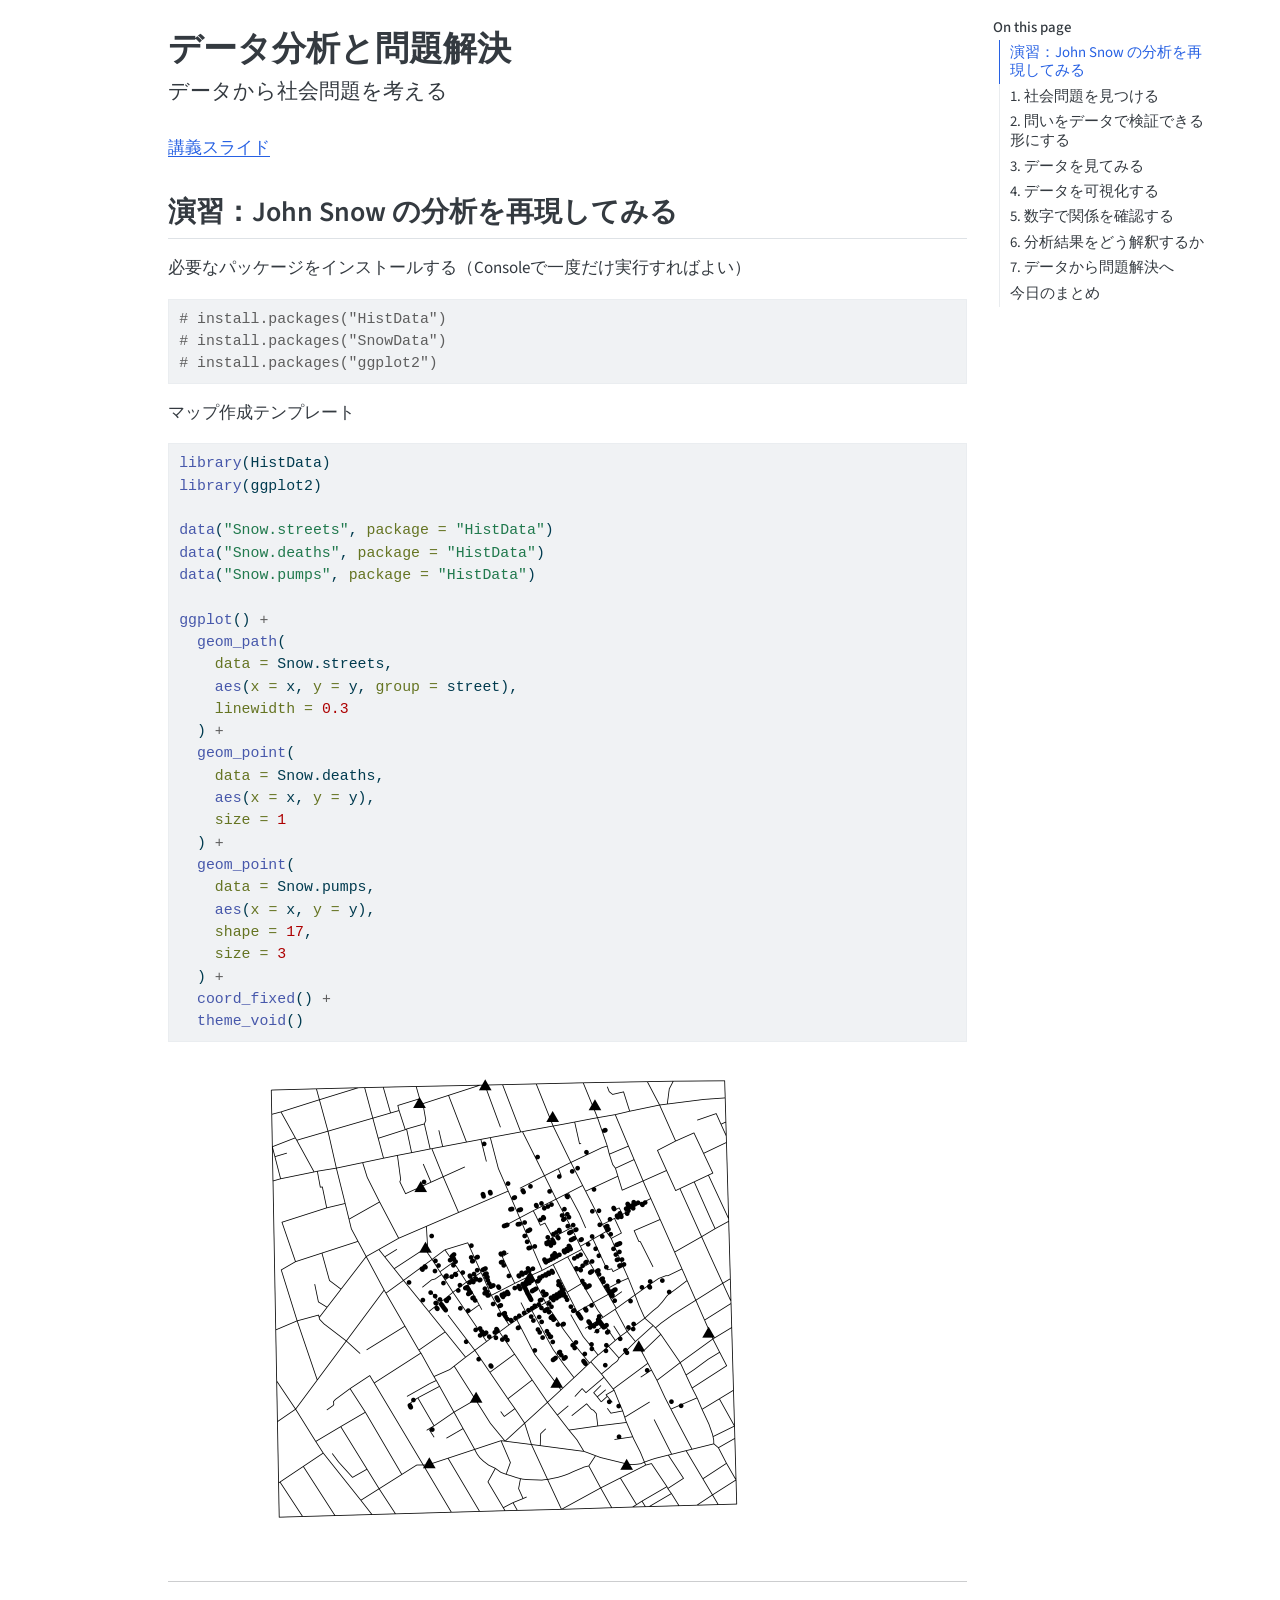
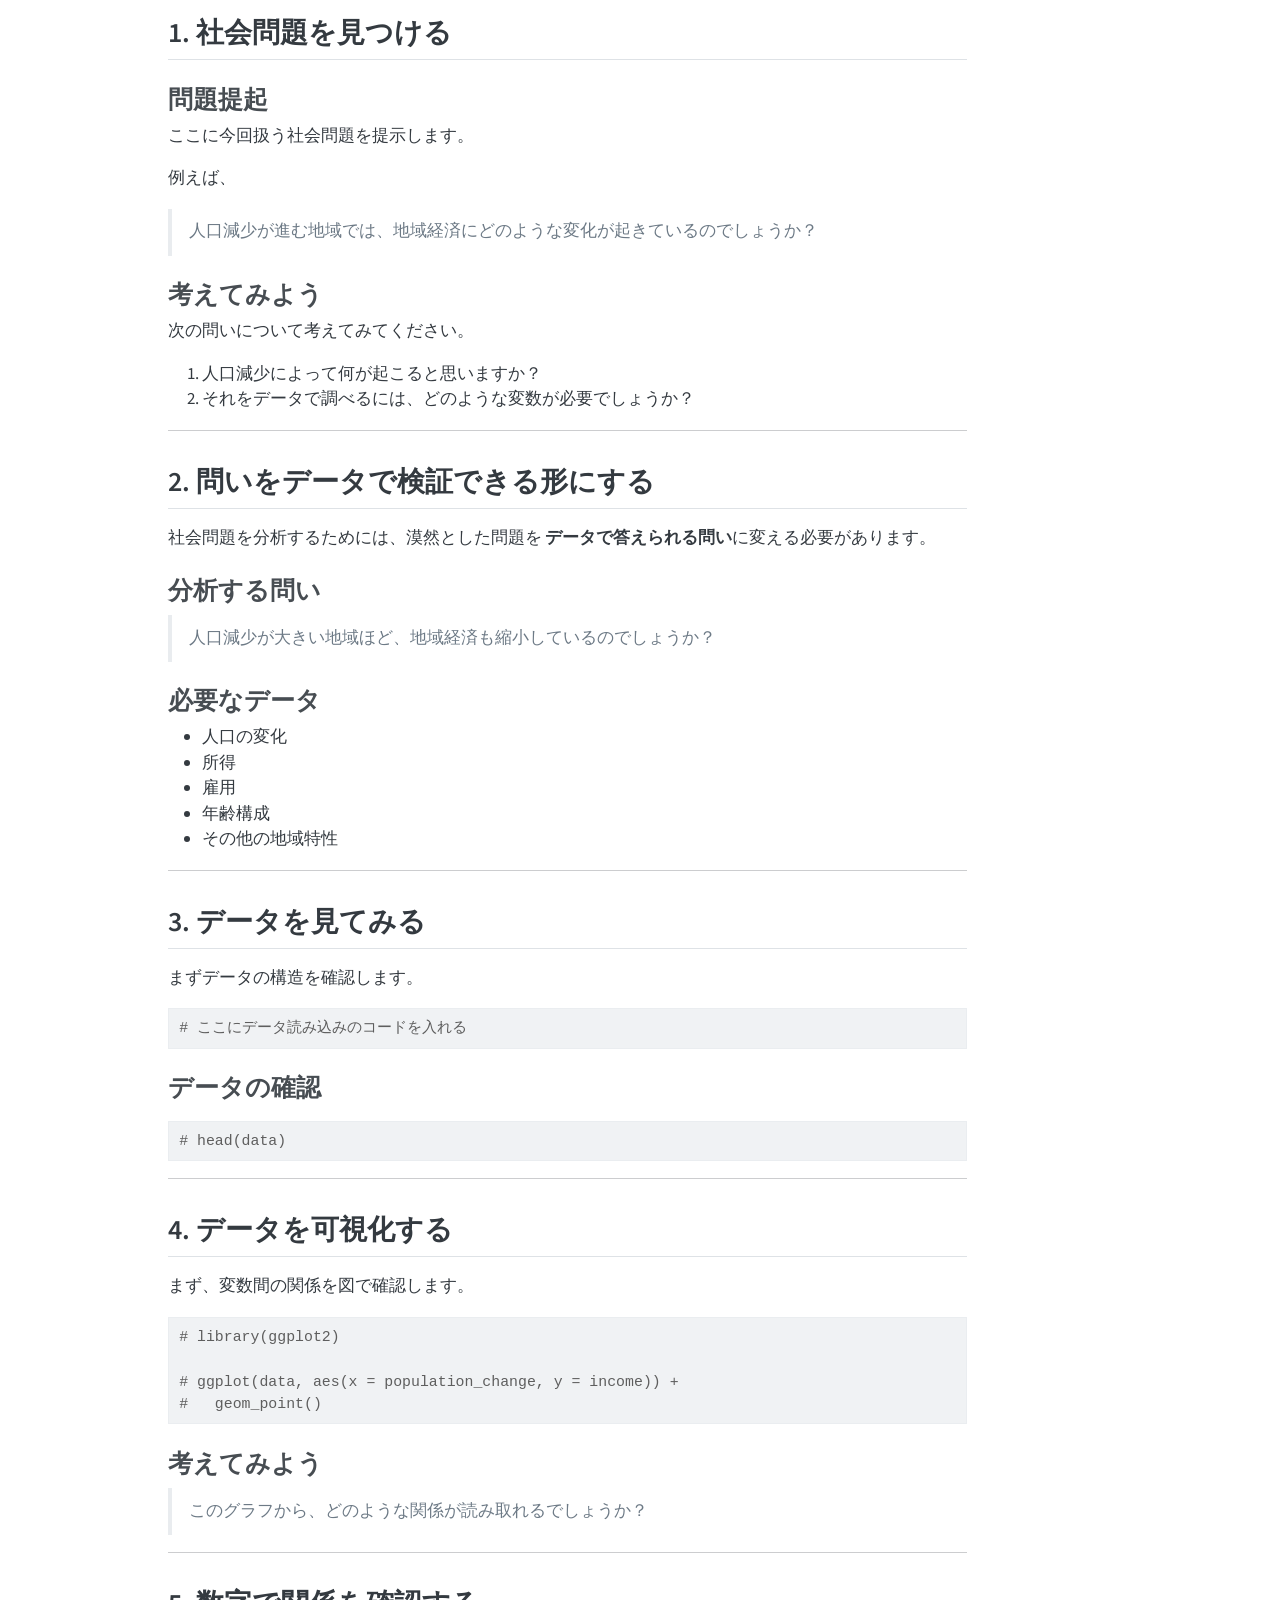
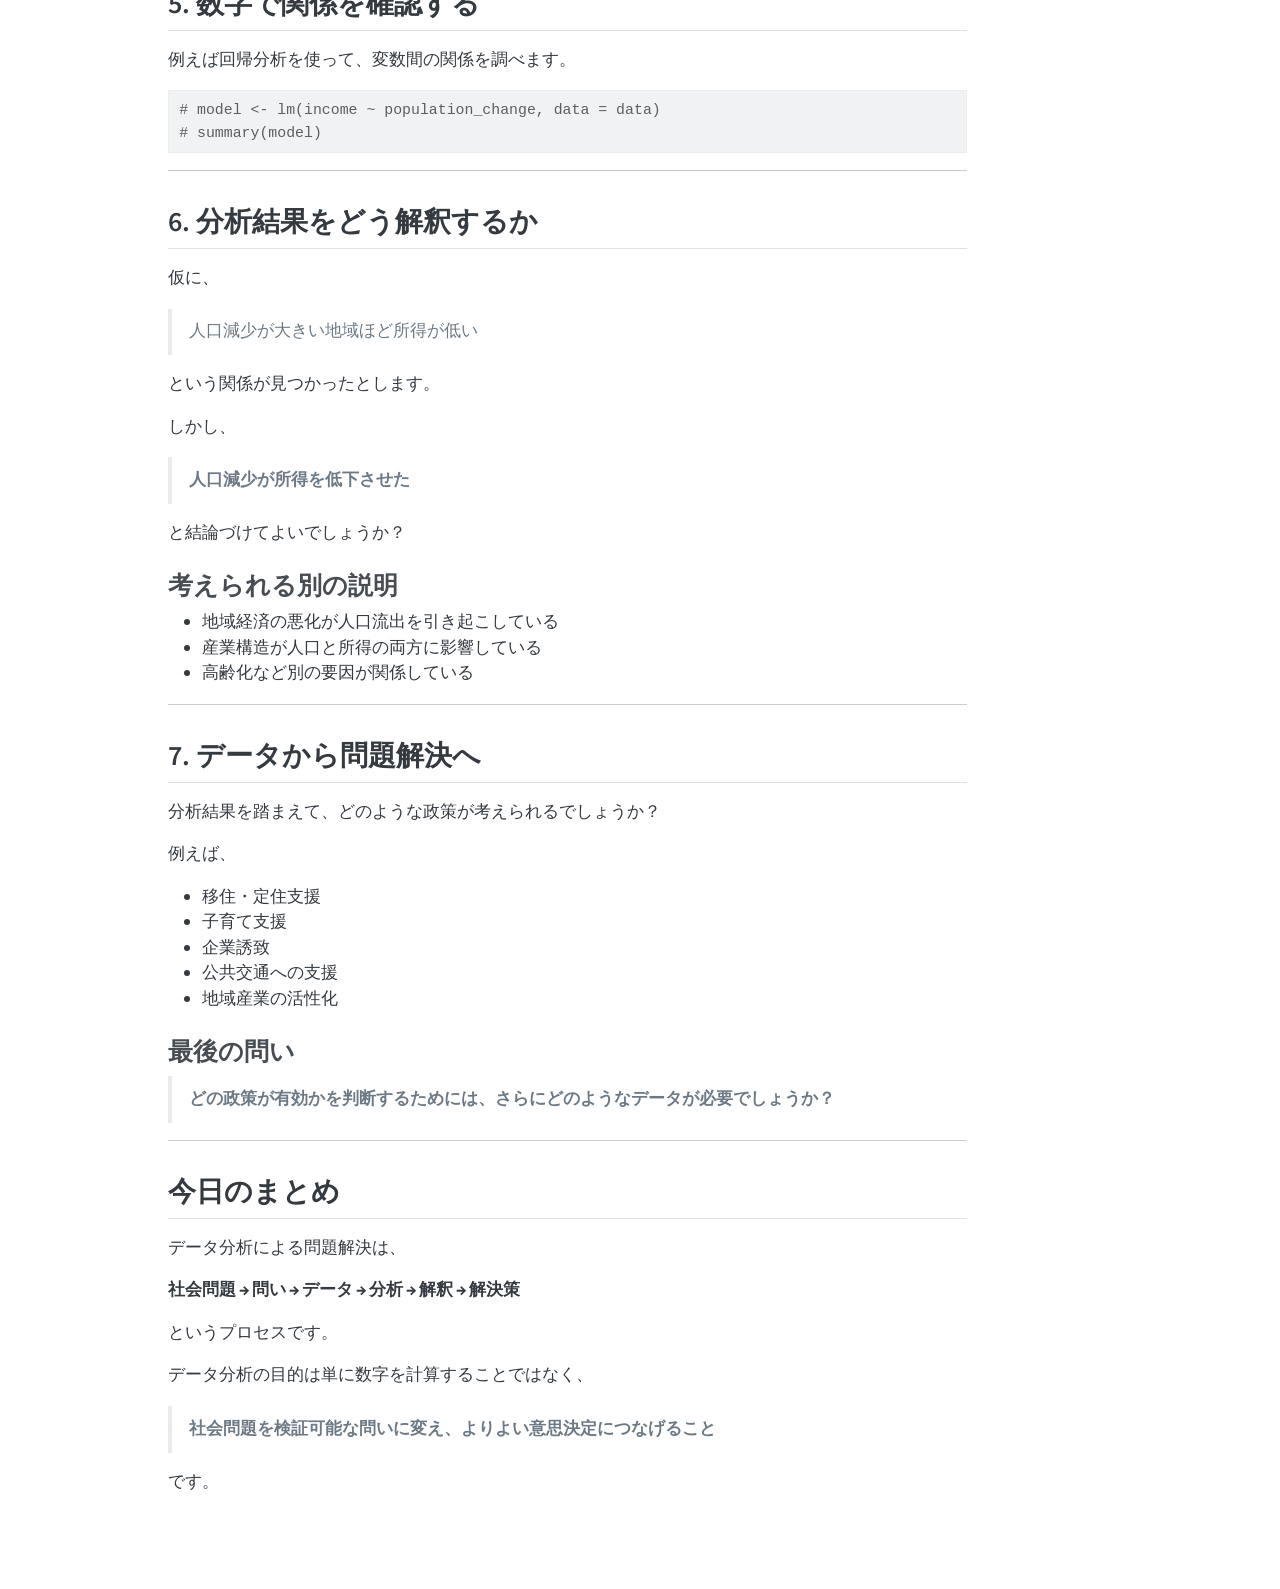
==== commit 453b5905: "John Snow 再現" ====
--- a/docs/index.html
+++ b/docs/index.html
@@ -123,7 +123,7 @@
     <h2 id="toc-title">On this page</h2>
    
   <ul class="collapse">
-  <li><a href="#今日のテーマ" id="toc-今日のテーマ" class="nav-link active" data-scroll-target="#今日のテーマ">今日のテーマ</a></li>
+  <li><a href="#演習john-snow-の分析を再現してみる" id="toc-演習john-snow-の分析を再現してみる" class="nav-link active" data-scroll-target="#演習john-snow-の分析を再現してみる">演習：John Snow の分析を再現してみる</a></li>
   <li><a href="#社会問題を見つける" id="toc-社会問題を見つける" class="nav-link" data-scroll-target="#社会問題を見つける">1. 社会問題を見つける</a></li>
   <li><a href="#問いをデータで検証できる形にする" id="toc-問いをデータで検証できる形にする" class="nav-link" data-scroll-target="#問いをデータで検証できる形にする">2. 問いをデータで検証できる形にする</a></li>
   <li><a href="#データを見てみる" id="toc-データを見てみる" class="nav-link" data-scroll-target="#データを見てみる">3. データを見てみる</a></li>
@@ -159,16 +159,51 @@
 
 
 <p><a href="./lecture-ryukoku-slides.html">講義スライド</a></p>
-<section id="今日のテーマ" class="level2">
-<h2 class="anchored" data-anchor-id="今日のテーマ">今日のテーマ</h2>
-<p>この授業では、データ分析を通じて社会問題を発見・理解し、 その解決策を考える方法を学びます。</p>
-<section id="今日の問い" class="level3">
-<h3 class="anchored" data-anchor-id="今日の問い">今日の問い</h3>
-<blockquote class="blockquote">
-<p><strong>データを使って、社会問題についてどこまで明らかにできるでしょうか？</strong></p>
-</blockquote>
+<section id="演習john-snow-の分析を再現してみる" class="level2">
+<h2 class="anchored" data-anchor-id="演習john-snow-の分析を再現してみる">演習：John Snow の分析を再現してみる</h2>
+<p>必要なパッケージをインストールする（Consoleで一度だけ実行すればよい）</p>
+<div class="cell">
+<div class="code-copy-outer-scaffold"><div class="sourceCode cell-code" id="cb1"><pre class="sourceCode r code-with-copy"><code class="sourceCode r"><span id="cb1-1"><a href="#cb1-1" aria-hidden="true" tabindex="-1"></a><span class="co"># install.packages("HistData")</span></span>
+<span id="cb1-2"><a href="#cb1-2" aria-hidden="true" tabindex="-1"></a><span class="co"># install.packages("SnowData")</span></span>
+<span id="cb1-3"><a href="#cb1-3" aria-hidden="true" tabindex="-1"></a><span class="co"># install.packages("ggplot2")</span></span></code></pre></div><button title="Copy to Clipboard" class="code-copy-button"><i class="bi"></i></button></div>
+</div>
+<p>マップ作成テンプレート</p>
+<div class="cell">
+<div class="code-copy-outer-scaffold"><div class="sourceCode cell-code" id="cb2"><pre class="sourceCode r code-with-copy"><code class="sourceCode r"><span id="cb2-1"><a href="#cb2-1" aria-hidden="true" tabindex="-1"></a><span class="fu">library</span>(HistData)</span>
+<span id="cb2-2"><a href="#cb2-2" aria-hidden="true" tabindex="-1"></a><span class="fu">library</span>(ggplot2)</span>
+<span id="cb2-3"><a href="#cb2-3" aria-hidden="true" tabindex="-1"></a></span>
+<span id="cb2-4"><a href="#cb2-4" aria-hidden="true" tabindex="-1"></a><span class="fu">data</span>(<span class="st">"Snow.streets"</span>, <span class="at">package =</span> <span class="st">"HistData"</span>)</span>
+<span id="cb2-5"><a href="#cb2-5" aria-hidden="true" tabindex="-1"></a><span class="fu">data</span>(<span class="st">"Snow.deaths"</span>, <span class="at">package =</span> <span class="st">"HistData"</span>)</span>
+<span id="cb2-6"><a href="#cb2-6" aria-hidden="true" tabindex="-1"></a><span class="fu">data</span>(<span class="st">"Snow.pumps"</span>, <span class="at">package =</span> <span class="st">"HistData"</span>)</span>
+<span id="cb2-7"><a href="#cb2-7" aria-hidden="true" tabindex="-1"></a></span>
+<span id="cb2-8"><a href="#cb2-8" aria-hidden="true" tabindex="-1"></a><span class="fu">ggplot</span>() <span class="sc">+</span></span>
+<span id="cb2-9"><a href="#cb2-9" aria-hidden="true" tabindex="-1"></a>  <span class="fu">geom_path</span>(</span>
+<span id="cb2-10"><a href="#cb2-10" aria-hidden="true" tabindex="-1"></a>    <span class="at">data =</span> Snow.streets,</span>
+<span id="cb2-11"><a href="#cb2-11" aria-hidden="true" tabindex="-1"></a>    <span class="fu">aes</span>(<span class="at">x =</span> x, <span class="at">y =</span> y, <span class="at">group =</span> street),</span>
+<span id="cb2-12"><a href="#cb2-12" aria-hidden="true" tabindex="-1"></a>    <span class="at">linewidth =</span> <span class="fl">0.3</span></span>
+<span id="cb2-13"><a href="#cb2-13" aria-hidden="true" tabindex="-1"></a>  ) <span class="sc">+</span></span>
+<span id="cb2-14"><a href="#cb2-14" aria-hidden="true" tabindex="-1"></a>  <span class="fu">geom_point</span>(</span>
+<span id="cb2-15"><a href="#cb2-15" aria-hidden="true" tabindex="-1"></a>    <span class="at">data =</span> Snow.deaths,</span>
+<span id="cb2-16"><a href="#cb2-16" aria-hidden="true" tabindex="-1"></a>    <span class="fu">aes</span>(<span class="at">x =</span> x, <span class="at">y =</span> y),</span>
+<span id="cb2-17"><a href="#cb2-17" aria-hidden="true" tabindex="-1"></a>    <span class="at">size =</span> <span class="dv">1</span></span>
+<span id="cb2-18"><a href="#cb2-18" aria-hidden="true" tabindex="-1"></a>  ) <span class="sc">+</span></span>
+<span id="cb2-19"><a href="#cb2-19" aria-hidden="true" tabindex="-1"></a>  <span class="fu">geom_point</span>(</span>
+<span id="cb2-20"><a href="#cb2-20" aria-hidden="true" tabindex="-1"></a>    <span class="at">data =</span> Snow.pumps,</span>
+<span id="cb2-21"><a href="#cb2-21" aria-hidden="true" tabindex="-1"></a>    <span class="fu">aes</span>(<span class="at">x =</span> x, <span class="at">y =</span> y),</span>
+<span id="cb2-22"><a href="#cb2-22" aria-hidden="true" tabindex="-1"></a>    <span class="at">shape =</span> <span class="dv">17</span>,</span>
+<span id="cb2-23"><a href="#cb2-23" aria-hidden="true" tabindex="-1"></a>    <span class="at">size =</span> <span class="dv">3</span></span>
+<span id="cb2-24"><a href="#cb2-24" aria-hidden="true" tabindex="-1"></a>  ) <span class="sc">+</span></span>
+<span id="cb2-25"><a href="#cb2-25" aria-hidden="true" tabindex="-1"></a>  <span class="fu">coord_fixed</span>() <span class="sc">+</span></span>
+<span id="cb2-26"><a href="#cb2-26" aria-hidden="true" tabindex="-1"></a>  <span class="fu">theme_void</span>()</span></code></pre></div><button title="Copy to Clipboard" class="code-copy-button"><i class="bi"></i></button></div>
+<div class="cell-output-display">
+<div>
+<figure class="figure">
+<p><img src="index_files/figure-html/unnamed-chunk-2-1.png" class="img-fluid figure-img" width="672"></p>
+</figure>
+</div>
+</div>
+</div>
 <hr>
-</section>
 </section>
 <section id="社会問題を見つける" class="level2">
 <h2 class="anchored" data-anchor-id="社会問題を見つける">1. 社会問題を見つける</h2>
@@ -215,12 +250,12 @@
 <h2 class="anchored" data-anchor-id="データを見てみる">3. データを見てみる</h2>
 <p>まずデータの構造を確認します。</p>
 <div class="cell">
-<div class="code-copy-outer-scaffold"><div class="sourceCode cell-code" id="cb1"><pre class="sourceCode r code-with-copy"><code class="sourceCode r"><span id="cb1-1"><a href="#cb1-1" aria-hidden="true" tabindex="-1"></a><span class="co"># ここにデータ読み込みのコードを入れる</span></span></code></pre></div><button title="Copy to Clipboard" class="code-copy-button"><i class="bi"></i></button></div>
+<div class="code-copy-outer-scaffold"><div class="sourceCode cell-code" id="cb3"><pre class="sourceCode r code-with-copy"><code class="sourceCode r"><span id="cb3-1"><a href="#cb3-1" aria-hidden="true" tabindex="-1"></a><span class="co"># ここにデータ読み込みのコードを入れる</span></span></code></pre></div><button title="Copy to Clipboard" class="code-copy-button"><i class="bi"></i></button></div>
 </div>
 <section id="データの確認" class="level3">
 <h3 class="anchored" data-anchor-id="データの確認">データの確認</h3>
 <div class="cell">
-<div class="code-copy-outer-scaffold"><div class="sourceCode cell-code" id="cb2"><pre class="sourceCode r code-with-copy"><code class="sourceCode r"><span id="cb2-1"><a href="#cb2-1" aria-hidden="true" tabindex="-1"></a><span class="co"># head(data)</span></span></code></pre></div><button title="Copy to Clipboard" class="code-copy-button"><i class="bi"></i></button></div>
+<div class="code-copy-outer-scaffold"><div class="sourceCode cell-code" id="cb4"><pre class="sourceCode r code-with-copy"><code class="sourceCode r"><span id="cb4-1"><a href="#cb4-1" aria-hidden="true" tabindex="-1"></a><span class="co"># head(data)</span></span></code></pre></div><button title="Copy to Clipboard" class="code-copy-button"><i class="bi"></i></button></div>
 </div>
 <hr>
 </section>
@@ -229,10 +264,10 @@
 <h2 class="anchored" data-anchor-id="データを可視化する">4. データを可視化する</h2>
 <p>まず、変数間の関係を図で確認します。</p>
 <div class="cell">
-<div class="code-copy-outer-scaffold"><div class="sourceCode cell-code" id="cb3"><pre class="sourceCode r code-with-copy"><code class="sourceCode r"><span id="cb3-1"><a href="#cb3-1" aria-hidden="true" tabindex="-1"></a><span class="co"># library(ggplot2)</span></span>
-<span id="cb3-2"><a href="#cb3-2" aria-hidden="true" tabindex="-1"></a></span>
-<span id="cb3-3"><a href="#cb3-3" aria-hidden="true" tabindex="-1"></a><span class="co"># ggplot(data, aes(x = population_change, y = income)) +</span></span>
-<span id="cb3-4"><a href="#cb3-4" aria-hidden="true" tabindex="-1"></a><span class="co">#   geom_point()</span></span></code></pre></div><button title="Copy to Clipboard" class="code-copy-button"><i class="bi"></i></button></div>
+<div class="code-copy-outer-scaffold"><div class="sourceCode cell-code" id="cb5"><pre class="sourceCode r code-with-copy"><code class="sourceCode r"><span id="cb5-1"><a href="#cb5-1" aria-hidden="true" tabindex="-1"></a><span class="co"># library(ggplot2)</span></span>
+<span id="cb5-2"><a href="#cb5-2" aria-hidden="true" tabindex="-1"></a></span>
+<span id="cb5-3"><a href="#cb5-3" aria-hidden="true" tabindex="-1"></a><span class="co"># ggplot(data, aes(x = population_change, y = income)) +</span></span>
+<span id="cb5-4"><a href="#cb5-4" aria-hidden="true" tabindex="-1"></a><span class="co">#   geom_point()</span></span></code></pre></div><button title="Copy to Clipboard" class="code-copy-button"><i class="bi"></i></button></div>
 </div>
 <section id="考えてみよう-1" class="level3">
 <h3 class="anchored" data-anchor-id="考えてみよう-1">考えてみよう</h3>
@@ -246,8 +281,8 @@
 <h2 class="anchored" data-anchor-id="数字で関係を確認する">5. 数字で関係を確認する</h2>
 <p>例えば回帰分析を使って、変数間の関係を調べます。</p>
 <div class="cell">
-<div class="code-copy-outer-scaffold"><div class="sourceCode cell-code" id="cb4"><pre class="sourceCode r code-with-copy"><code class="sourceCode r"><span id="cb4-1"><a href="#cb4-1" aria-hidden="true" tabindex="-1"></a><span class="co"># model &lt;- lm(income ~ population_change, data = data)</span></span>
-<span id="cb4-2"><a href="#cb4-2" aria-hidden="true" tabindex="-1"></a><span class="co"># summary(model)</span></span></code></pre></div><button title="Copy to Clipboard" class="code-copy-button"><i class="bi"></i></button></div>
+<div class="code-copy-outer-scaffold"><div class="sourceCode cell-code" id="cb6"><pre class="sourceCode r code-with-copy"><code class="sourceCode r"><span id="cb6-1"><a href="#cb6-1" aria-hidden="true" tabindex="-1"></a><span class="co"># model &lt;- lm(income ~ population_change, data = data)</span></span>
+<span id="cb6-2"><a href="#cb6-2" aria-hidden="true" tabindex="-1"></a><span class="co"># summary(model)</span></span></code></pre></div><button title="Copy to Clipboard" class="code-copy-button"><i class="bi"></i></button></div>
 </div>
 <hr>
 </section>
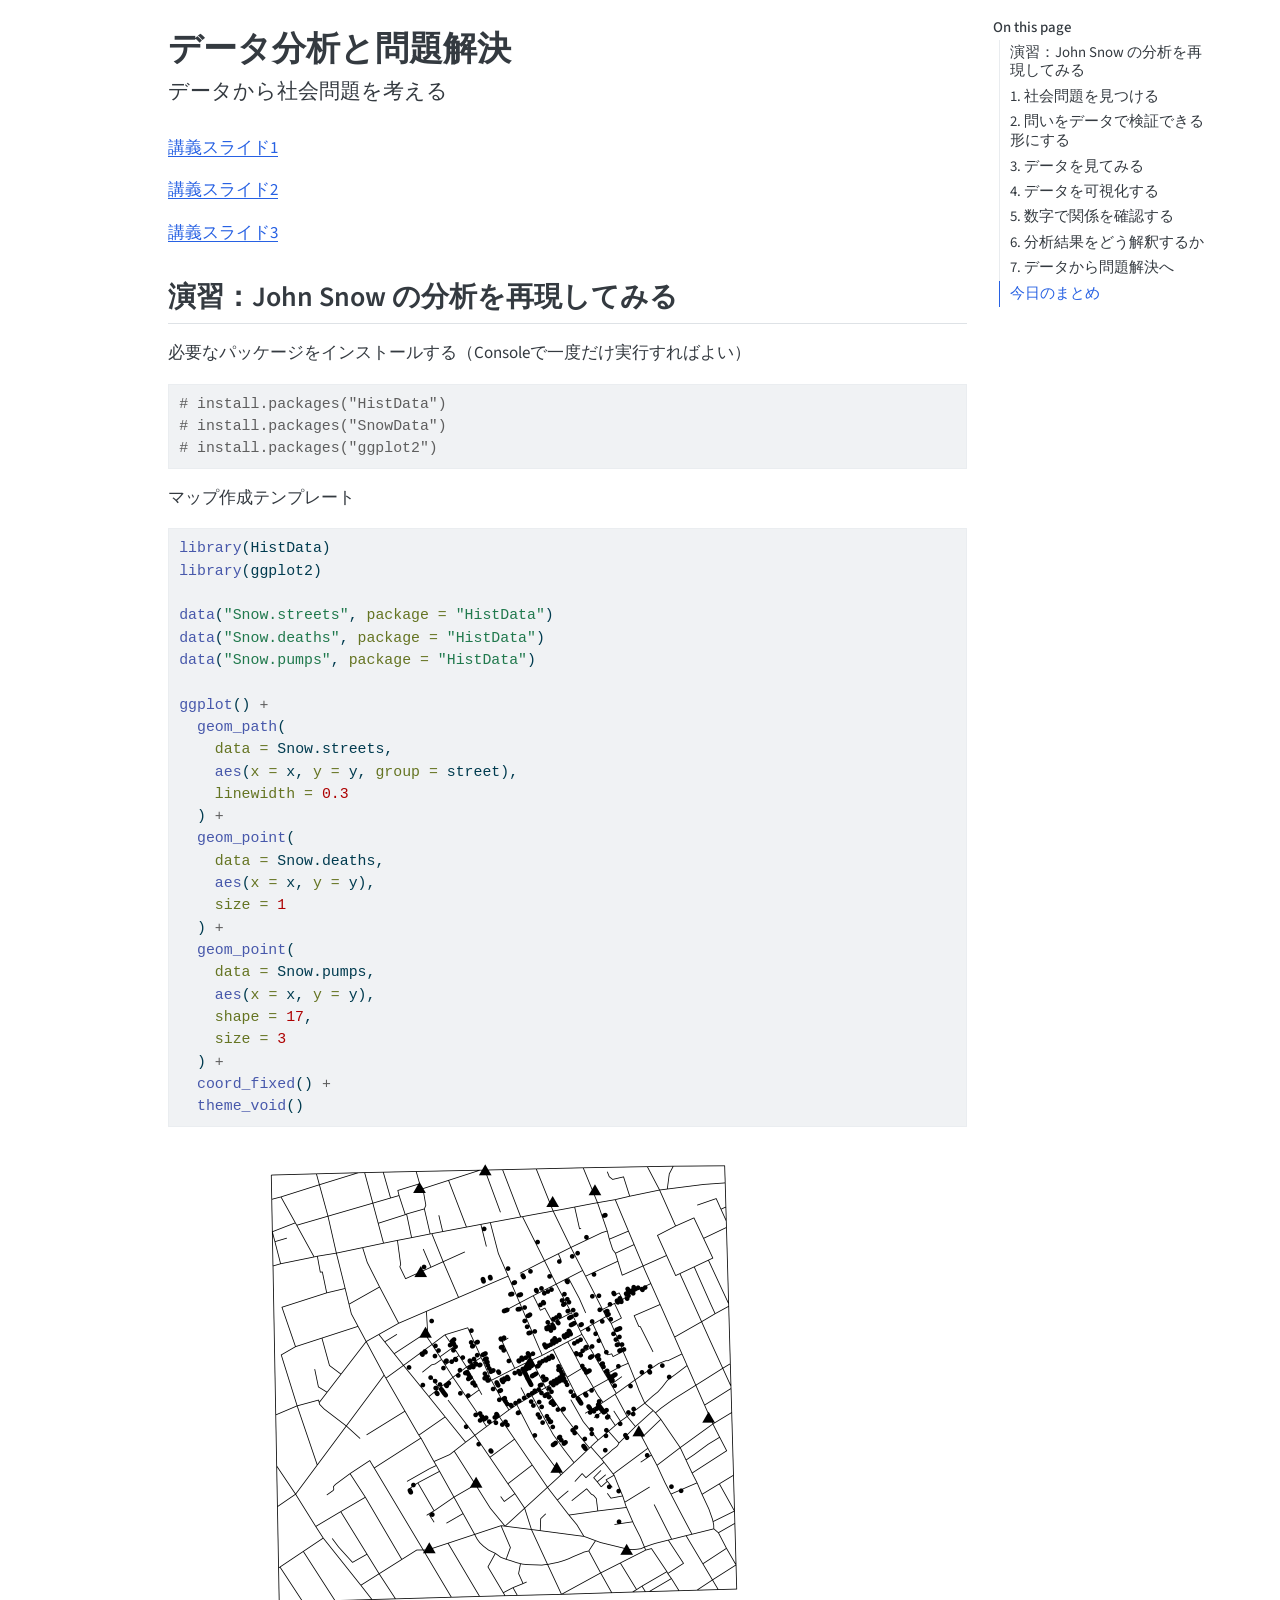
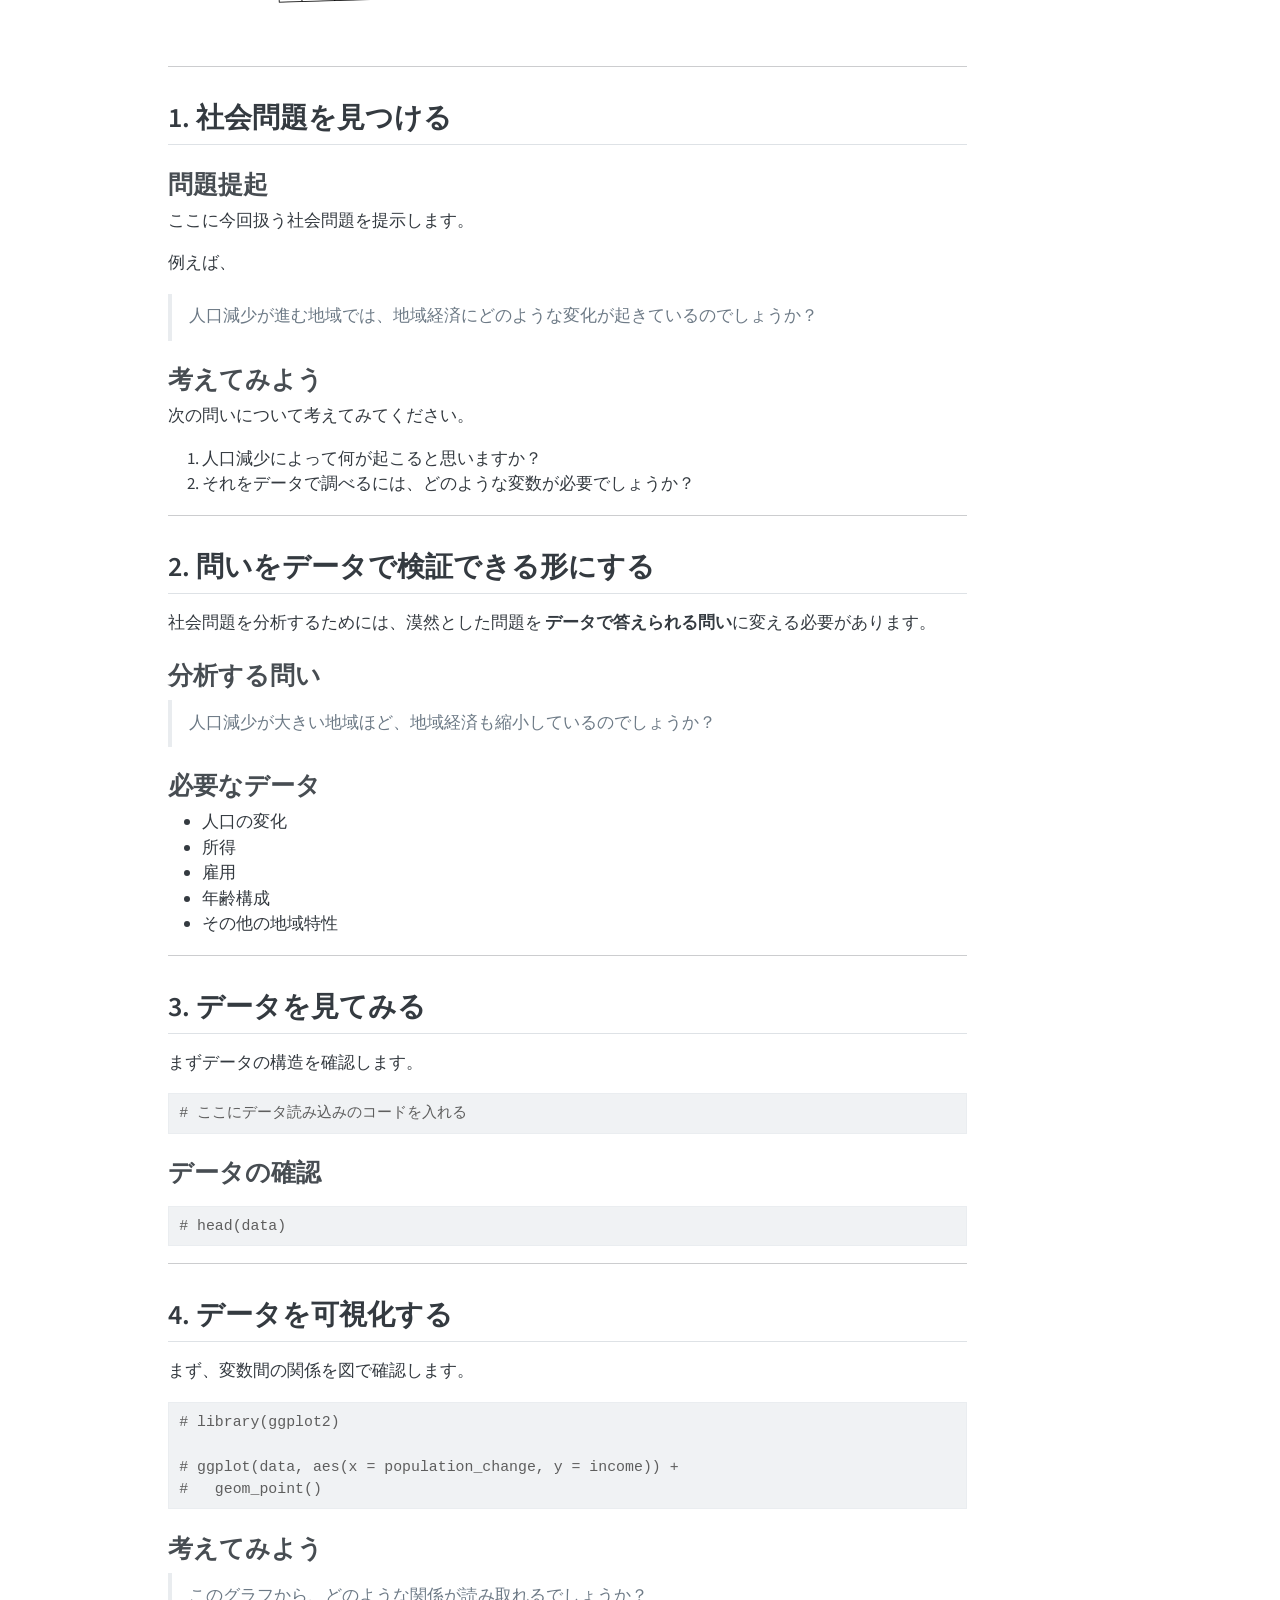
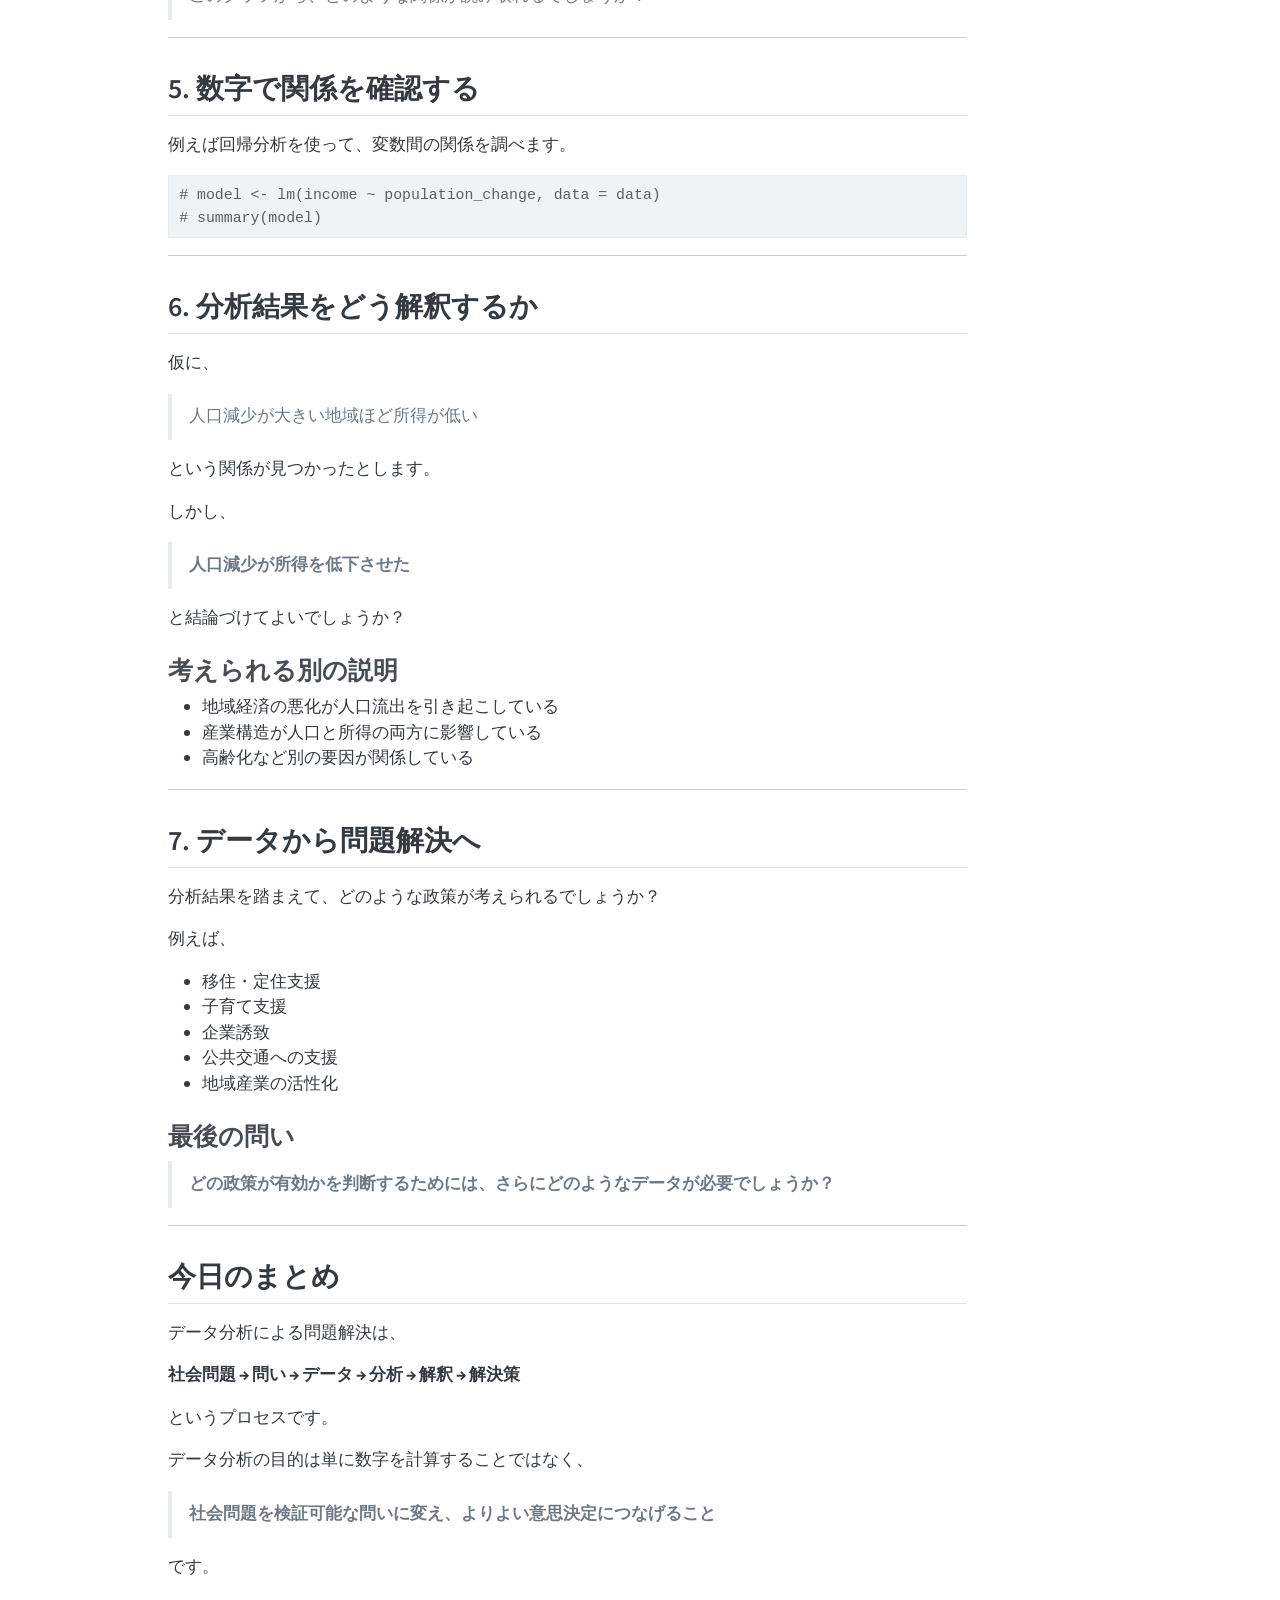
==== commit db90e5cb: "演習をスライドに組み込んだ" ====
--- a/docs/index.html
+++ b/docs/index.html
@@ -158,7 +158,9 @@
 </header>
 
 
-<p><a href="./lecture-ryukoku-slides.html">講義スライド</a></p>
+<p><a href="./lecture-ryukoku-slides.html">講義スライド1</a></p>
+<p><a href="./snow_cholera_demo_slides.html">講義スライド2</a></p>
+<p><a href="./snowdata_cholera_demo_slides.html">講義スライド3</a></p>
 <section id="演習john-snow-の分析を再現してみる" class="level2">
 <h2 class="anchored" data-anchor-id="演習john-snow-の分析を再現してみる">演習：John Snow の分析を再現してみる</h2>
 <p>必要なパッケージをインストールする（Consoleで一度だけ実行すればよい）</p>
